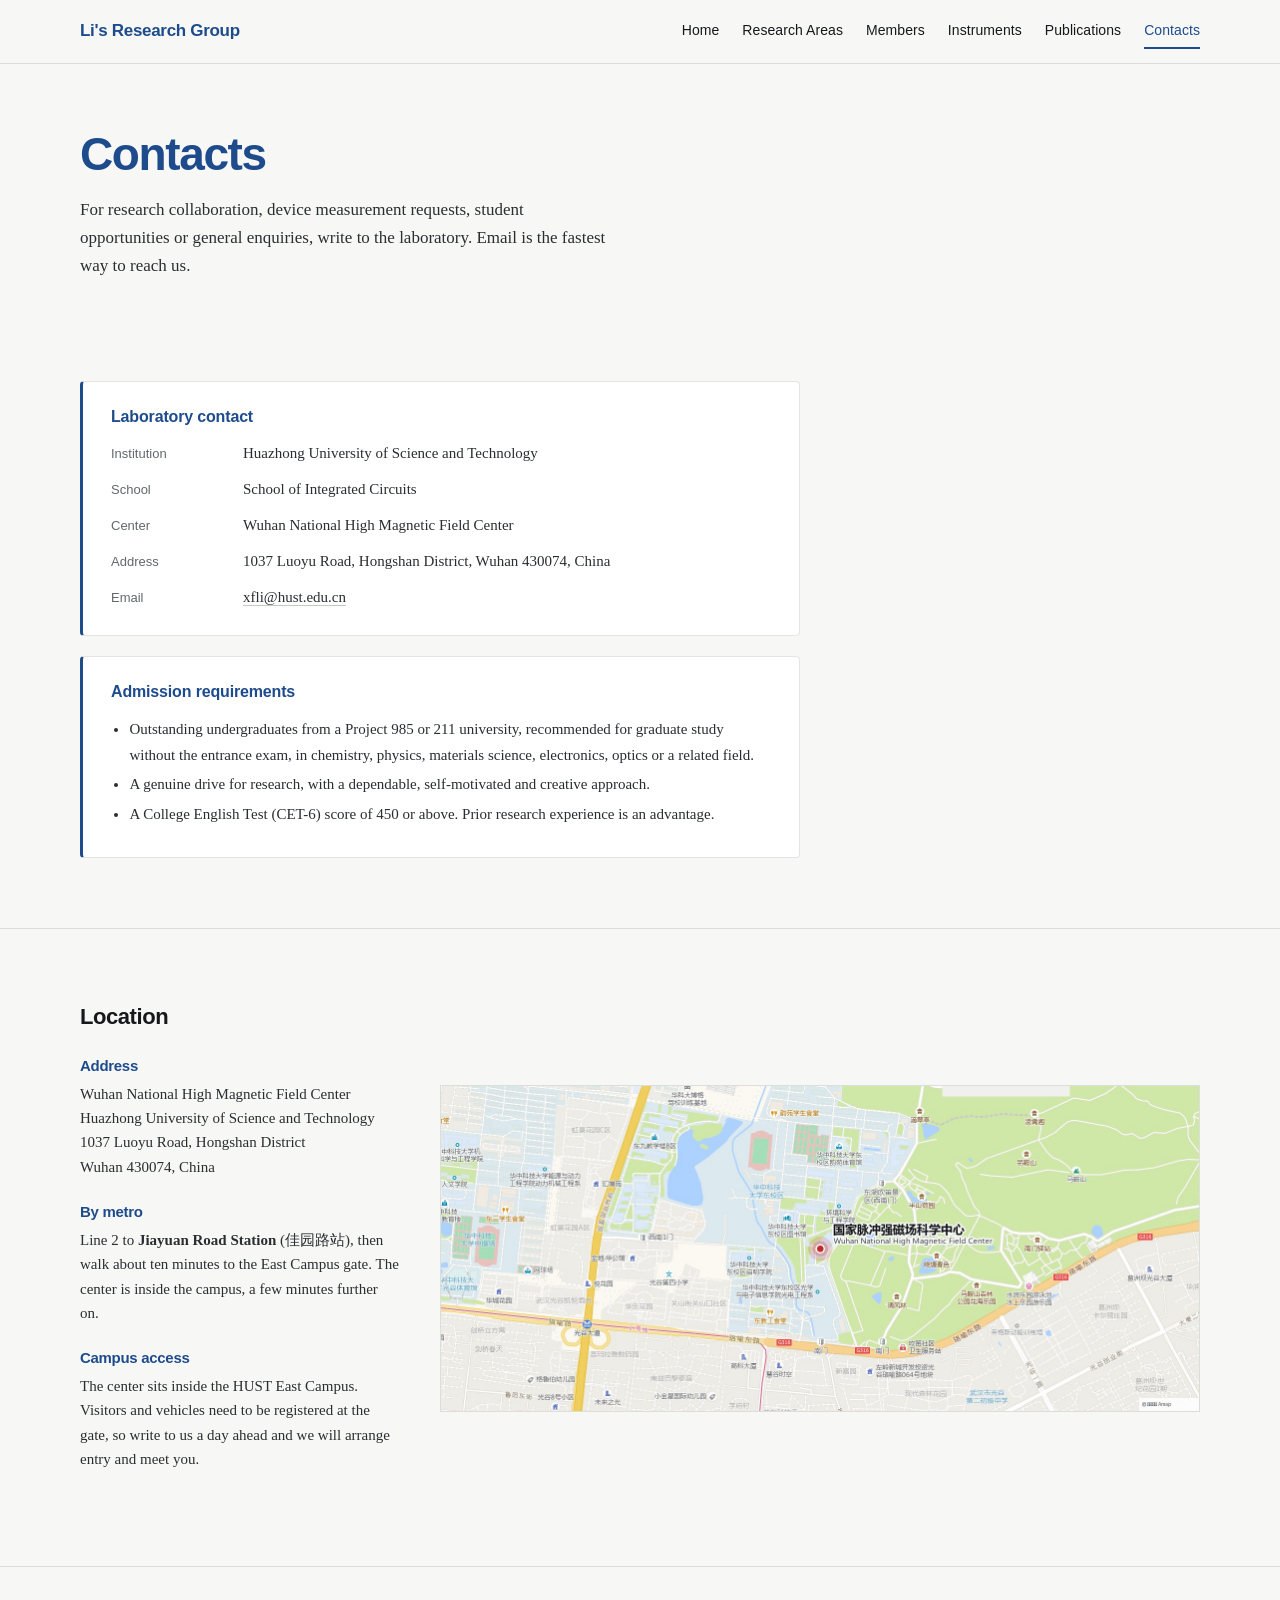
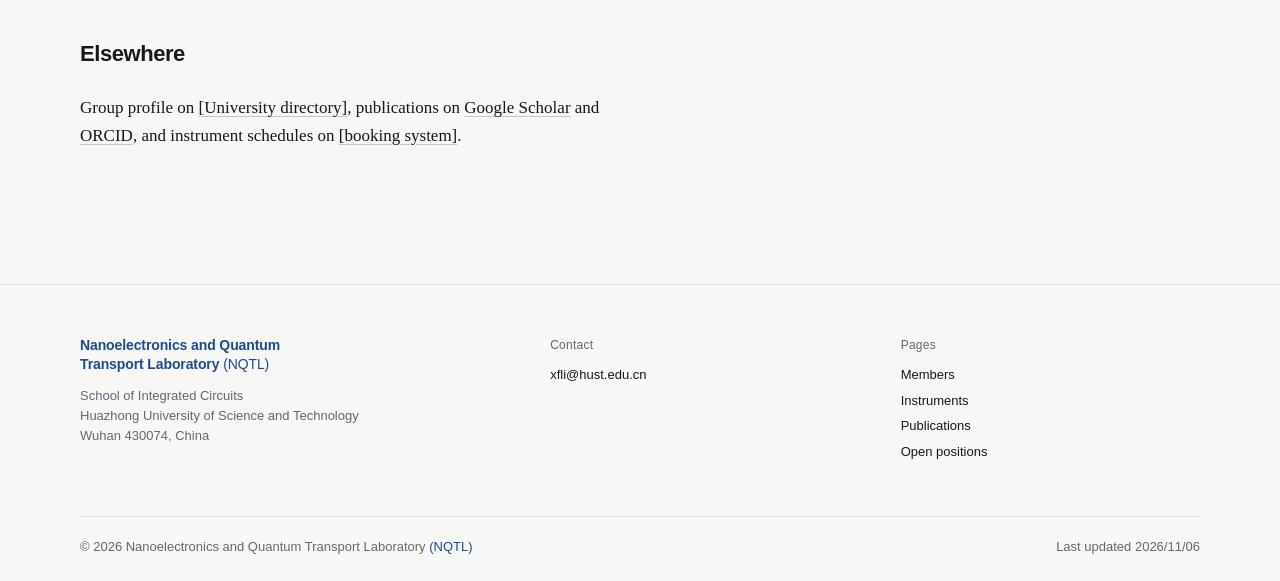
==== contacts.html @ ad57f9dc "Make every visible (NQTL) abbreviation blue site-wide and add it to three copyright lines" ====
<!DOCTYPE html>
<html lang="en">
<head>
<meta charset="utf-8">
<meta name="viewport" content="width=device-width, initial-scale=1">
<title>Contacts — Nanoelectronics and Quantum Transport Laboratory (NQTL)</title>
<meta name="description" content="Contact details and location of Nanoelectronics and Quantum Transport Laboratory, School of Integrated Circuits, Huazhong University of Science and Technology.">
  <link rel="preload" href="assets/fonts/archivo-var.woff2" as="font" type="font/woff2" crossorigin>
  <link rel="preload" href="assets/fonts/source-serif-4-var.woff2" as="font" type="font/woff2" crossorigin>
  <link rel="stylesheet" href="assets/style.css">
</head>
<body class="page-contacts">
<a class="skip" href="#main">Skip to content</a>

<header class="site-header">
  <div class="wrap">
    <a class="brand" href="index.html">
      <span class="brand-name">Li's Research Group</span>
    </a>
    <button class="nav-toggle" aria-expanded="false" aria-controls="site-nav">Menu</button>
    <nav class="site-nav" id="site-nav" aria-label="Main">
      <ul>
        <li><a href="index.html">Home</a></li>
        <li><a href="research.html">Research Areas</a></li>
        <li><a href="members.html">Members</a></li>
        <li><a href="instruments.html">Instruments</a></li>
        <li><a href="publications.html">Publications</a></li>
        <li><a href="contacts.html" aria-current="page">Contacts</a></li>
      </ul>
    </nav>
  </div>
</header>

<main id="main">
  <div class="wrap page-head">
    <h1>Contacts</h1>
    <p class="intro">For research collaboration, device measurement requests, student opportunities or general enquiries, write to the laboratory. Email is the fastest way to reach us.</p>
  </div>

  <section class="section" style="border-top:0">
    <div class="wrap">
      <div class="contact-panel">
        <h2 class="panel-title">Laboratory contact</h2>
        <dl class="contact-table">
          <dt>Institution</dt><dd>Huazhong University of Science and Technology</dd>
          <dt>School</dt><dd>School of Integrated Circuits</dd>
          <dt>Center</dt><dd>Wuhan National High Magnetic Field Center</dd>
          <dt>Address</dt><dd>1037 Luoyu Road, Hongshan District, Wuhan 430074, China</dd>
          <dt>Email</dt><dd><a href="mailto:xfli@hust.edu.cn">xfli@hust.edu.cn</a></dd>
        </dl>
      </div>

      <div class="contact-panel">
        <h2 class="panel-title">Admission requirements</h2>
        <ul class="checklist">
          <li>Outstanding undergraduates from a Project 985 or 211 university, recommended for graduate study without the entrance exam, in chemistry, physics, materials science, electronics, optics or a related field.</li>
          <li>A genuine drive for research, with a dependable, self-motivated and creative approach.</li>
          <li>A College English Test (CET-6) score of 450 or above. Prior research experience is an advantage.</li>
        </ul>
      </div>
    </div>

  </section>

  <section class="section">
    <div class="wrap">
      <h2 class="section-label">Location</h2>
      <div class="location-grid">
        <div class="location-text">
          <h3>Address</h3>
          <p>Wuhan National High Magnetic Field Center<br>Huazhong University of Science and Technology<br>1037 Luoyu Road, Hongshan District<br>Wuhan 430074, China</p>

          <h3>By metro</h3>
          <p>Line 2 to <strong>Jiayuan Road Station</strong> (&#20339;&#22253;&#36335;&#31449;), then walk about ten minutes to the East Campus gate. The center is inside the campus, a few minutes further on.</p>

          <h3>Campus access</h3>
          <p>The center sits inside the HUST East Campus. Visitors and vehicles need to be registered at the gate, so write to us a day ahead and we will arrange entry and meet you.</p>
        </div>
        <a class="map-block" href="https://uri.amap.com/marker?position=114.433842,30.509299&amp;name=%E5%9B%BD%E5%AE%B6%E8%84%89%E5%86%B2%E5%BC%BA%E7%A3%81%E5%9C%BA%E7%A7%91%E5%AD%A6%E4%B8%AD%E5%BF%83" target="_blank" rel="noopener">
          <img src="assets/map-whmfc.jpg" alt="Map showing the Wuhan National High Magnetic Field Center on the HUST East Campus" width="1520" height="652" loading="lazy" decoding="async">
        </a>
      </div>
    </div>
  </section>

  <section class="section">
    <div class="wrap">
      <h2 class="section-label">Elsewhere</h2>
      <div class="prose">
        <p>Group profile on <a href="#">[University directory]</a>, publications on <a href="#">Google Scholar</a> and <a href="#">ORCID</a>, and instrument schedules on <a href="#">[booking system]</a>.</p>
      </div>
    </div>
  </section>
</main>

<footer class="site-footer">
  <div class="wrap footer-grid">
    <div>
      <p class="footer-name">Nanoelectronics and Quantum Transport Laboratory <span class="abbr">(NQTL)</span></p>
      <p class="small">School of Integrated Circuits<br>Huazhong University of Science and Technology<br>Wuhan 430074, China</p>
    </div>
    <div>
      <p class="footer-h">Contact</p>
      <p class="small"><a href="mailto:xfli@hust.edu.cn">xfli@hust.edu.cn</a></p>
    </div>
    <div>
      <p class="footer-h">Pages</p>
      <ul class="footer-links small">
        <li><a href="members.html">Members</a></li>
        <li><a href="instruments.html">Instruments</a></li>
        <li><a href="publications.html">Publications</a></li>
        <li><a href="members.html#openings">Open positions</a></li>
      </ul>
    </div>
  </div>
  <div class="wrap footer-base small">
    <span>© 2026 Nanoelectronics and Quantum Transport Laboratory <span class="abbr">(NQTL)</span></span>
    <span>Last updated 2026/11/06</span>
  </div>
</footer>

<script src="assets/site.js"></script>
</body>
</html>
---- assets/style.css ----
/* ---------- fonts: self-hosted, latin subset, variable 400-600 ---------- */

@font-face {
  font-family: 'Archivo';
  font-style: normal;
  font-weight: 400 600;
  font-display: swap;
  src: url(fonts/archivo-var.woff2) format('woff2');
  unicode-range: U+0000-00FF, U+0131, U+0152-0153, U+02BB-02BC, U+02C6, U+02DA, U+02DC, U+0304, U+0308, U+0329, U+2000-206F, U+20AC, U+2122, U+2191, U+2193, U+2212, U+2215, U+FEFF, U+FFFD;
}

@font-face {
  font-family: 'Source Serif 4';
  font-style: normal;
  font-weight: 400 600;
  font-display: swap;
  src: url(fonts/source-serif-4-var.woff2) format('woff2');
  unicode-range: U+0000-00FF, U+0131, U+0152-0153, U+02BB-02BC, U+02C6, U+02DA, U+02DC, U+0304, U+0308, U+0329, U+2000-206F, U+20AC, U+2122, U+2191, U+2193, U+2212, U+2215, U+FEFF, U+FFFD;
}

/* ============================================================
   Li's Research Group — template stylesheet
   Palette: paper / ink / mute / rule / oxide violet (single accent)
   Type:    Archivo (structure, UI) + Source Serif 4 (reading)
   ============================================================ */

:root {
  --paper: #F7F8F6;
  --ink: #16181B;
  --mute: #62686B;
  --rule: #DCDFD9;
  --rule-strong: #C4C8C1;
  --accent: #1E4B8C;
  --accent-soft: #E7EEF9;
  --photo: #E6E8E2;

  --wrap: 1120px;
  --gutter: 2rem;
  --label-col: 170px;
  --label-gap: clamp(1.5rem, 4vw, 3.5rem);
  --section-pad: clamp(2.75rem, 5.5vw, 4.5rem);
}

/* ---------- reset ---------- */

*,
*::before,
*::after { box-sizing: border-box; }

html {
  -webkit-text-size-adjust: 100%;
  scroll-padding-top: 5.5rem;
}

body {
  margin: 0;
  background: var(--paper);
  color: var(--ink);
  /* Times New Roman before Georgia on purpose: Georgia defaults to old-style
     figures, so if the webfont ever fails the numbers would sink below the
     baseline while the letters stay put */
  font-family: "Source Serif 4", "Times New Roman", Georgia, serif;
  font-size: 1.0625rem;
  line-height: 1.62;
  font-optical-sizing: auto;
  /* Source Serif defaults to tabular figures, which leaves a wide gap around
     every 1 — proportional lining figures sit correctly in running text.
     lining-nums is explicit so no fallback font can drop the digits below
     the baseline. */
  font-variant-numeric: lining-nums proportional-nums;
  -webkit-font-smoothing: antialiased;
}

h1, h2, h3, h4 {
  font-family: Archivo, "Helvetica Neue", Arial, sans-serif;
  font-weight: 600;
  color: var(--accent);
  letter-spacing: -0.02em;
  line-height: 1.14;
  margin: 0;
}

p { margin: 0 0 1em; }
p:last-child { margin-bottom: 0; }

img, svg { max-width: 100%; }
img { display: block; }

/* chemical subscripts: smaller and lowered, but the line box must not grow */
sub, sup { font-size: 0.7em; line-height: 0; position: relative; vertical-align: baseline; }
sub { bottom: -0.22em; }
sup { top: -0.42em; }

a { color: inherit; text-decoration-color: var(--rule-strong); text-underline-offset: 0.18em; }
a:hover { text-decoration-color: var(--accent); color: var(--accent); }

ul, ol { margin: 0 0 1em; padding-left: 1.15em; }

:focus-visible {
  outline: 2px solid var(--accent);
  outline-offset: 3px;
  border-radius: 1px;
}

.skip {
  position: absolute;
  left: -9999px;
  top: 0;
  background: var(--paper);
  padding: 0.75rem 1rem;
  font-family: Archivo, sans-serif;
  font-size: 0.875rem;
  z-index: 50;
}
.skip:focus { left: 1rem; top: 1rem; }

/* ---------- layout ---------- */

.wrap {
  width: min(var(--wrap), 100% - var(--gutter) * 2);
  margin-inline: auto;
}

@media (max-width: 640px) {
  :root { --gutter: 1.25rem; }
}

.prose { max-width: 64ch; }
.prose p { max-width: 64ch; }

.small {
  font-family: Archivo, "Helvetica Neue", Arial, sans-serif;
  font-size: 0.8125rem;
  line-height: 1.55;
  color: var(--mute);
}

.lead {
  font-size: clamp(1.0625rem, 1.5vw, 1.1875rem);
  line-height: 1.55;
  max-width: 42ch;
  color: #2A2E31;
}

/* ---------- header ---------- */

.site-header {
  position: sticky;
  top: 0;
  z-index: 30;
  background: var(--paper);
  border-bottom: 1px solid var(--rule);
}

.site-header .wrap {
  display: flex;
  align-items: center;
  justify-content: space-between;
  gap: 2rem;
  padding-block: 0.85rem;
}

.brand {
  display: flex;
  align-items: center;
  gap: 0.9rem;
  text-decoration: none;
  color: var(--ink);
}
.brand-mark {
  display: block;
  width: auto;
  height: 34px;
}
.brand-divider {
  flex: none;
  width: 1px;
  height: 26px;
  background: var(--rule);
}
.brand:hover { color: var(--ink); }
.brand-name {
  display: block;
  color: var(--accent);
  font-family: Archivo, sans-serif;
  font-weight: 600;
  font-size: 1.0625rem;
  letter-spacing: -0.018em;
  line-height: 1.3;
}
.site-nav ul {
  display: flex;
  align-items: center;
  gap: clamp(0.9rem, 1.8vw, 1.75rem);
  list-style: none;
  margin: 0;
  padding: 0;
}

.site-nav a {
  display: inline-block;
  font-family: Archivo, sans-serif;
  font-size: 0.875rem;
  font-weight: 500;
  letter-spacing: 0.005em;
  color: var(--ink);
  text-decoration: none;
  padding-block: 0.35rem;
  border-bottom: 2px solid transparent;
}
.site-nav a:hover { color: var(--accent); border-bottom-color: var(--rule-strong); }
.site-nav a[aria-current="page"] { color: var(--accent); border-bottom-color: var(--accent); }

.nav-toggle {
  display: none;
  font-family: Archivo, sans-serif;
  font-size: 0.8125rem;
  font-weight: 500;
  color: var(--ink);
  background: none;
  border: 1px solid var(--rule-strong);
  padding: 0.45rem 0.8rem;
  cursor: pointer;
}
.nav-toggle:hover { border-color: var(--ink); }

@media (max-width: 860px) {
  .site-header .wrap { flex-wrap: wrap; gap: 0.75rem; }
  .nav-toggle { display: block; }
  .site-nav {
    flex-basis: 100%;
    display: none;
  }
  .site-nav.is-open { display: block; }
  .site-nav ul {
    flex-direction: column;
    align-items: flex-start;
    gap: 0;
    padding-bottom: 0.75rem;
  }
  .site-nav li { width: 100%; border-top: 1px solid var(--rule); }
  .site-nav a {
    display: block;
    padding-block: 0.7rem;
    border-bottom: 0;
  }
  .site-nav a[aria-current="page"] { color: var(--accent); }
}

/* ---------- hero (home) ---------- */

.hero {
  position: relative;
  isolation: isolate;
  overflow: hidden;
  text-align: center;
  color: #fff;
  background-color: #2C5DA8;
  padding-block: clamp(3.75rem, 10vw, 7rem);
}

.hero-inner { position: relative; }

.hero-wafer {
  position: absolute;
  left: 50%;
  top: 50%;
  transform: translate(-50%, -50%);
  width: min(880px, 126vw);
  height: auto;
  opacity: 0.02;
  z-index: -1;
  pointer-events: none;
}

.hero-welcome {
  font-family: Archivo, sans-serif;
  font-size: clamp(1.0625rem, 1.9vw, 1.375rem);
  font-weight: 500;
  letter-spacing: 0.01em;
  color: rgba(255, 255, 255, 0.72);
  margin: 0 0 0.85rem;
}

.hero h1 {
  max-width: 40ch;
  margin: 0 auto;
  font-size: clamp(1.8rem, 4.2vw, 3.1rem);
  line-height: 1.06;
  letter-spacing: -0.03em;
  color: #fff;
  text-wrap: balance;
}

.h1-abbr { white-space: nowrap; }

.hero-affil {
  margin: 1.6rem 0 0;
  font-family: Archivo, sans-serif;
  font-size: clamp(0.875rem, 1.3vw, 0.9375rem);
  line-height: 1.7;
  color: rgba(255, 255, 255, 0.62);
}

.hero-lead {
  max-width: 54ch;
  margin: 2.05rem auto 0;
  font-size: clamp(1.0625rem, 1.5vw, 1.1875rem);
  line-height: 1.6;
  color: rgba(255, 255, 255, 0.82);
  text-wrap: pretty;
}

.hero-open {
  margin: 2.05rem 0 0;
  font-family: Archivo, sans-serif;
  font-size: 0.9375rem;
  font-weight: 600;
  letter-spacing: 0.004em;
  color: #fff;
}

.hero-open a {
  white-space: nowrap;
  color: #fff;
  text-decoration: underline;
  text-decoration-thickness: 1px;
  text-decoration-color: rgba(255, 255, 255, 0.5);
}
.hero-open a:hover { color: #fff; text-decoration-color: #fff; }

.hero-cta { margin: 2.4rem 0 0; }

.btn {
  display: inline-flex;
  align-items: center;
  gap: 0.55rem;
  background: #fff;
  color: var(--accent);
  font-family: Archivo, sans-serif;
  font-size: 0.9375rem;
  font-weight: 600;
  letter-spacing: -0.005em;
  text-decoration: none;
  padding: 0.85rem 1.55rem;
  border-radius: 4px;
}

.btn:hover {
  color: #17335F;
  background: #EAF1FB;
  text-decoration: none;
}

.btn .arrow {
  display: inline-block;
  transition: transform 0.2s ease;
}
.btn:hover .arrow { transform: translateX(3px); }

/* wafer watermark animation */

.hero-wafer .scan { opacity: 0; }

@media (prefers-reduced-motion: no-preference) {
  .hero-welcome,
  .hero h1,
  .hero-affil,
  .hero-lead,
  .hero-open,
  .hero-cta {
    animation: hero-in 0.75s cubic-bezier(0.2, 0.65, 0.3, 1) both;
  }
  .hero h1      { animation-delay: 0.06s; }
  .hero-affil   { animation-delay: 0.13s; }
  .hero-lead    { animation-delay: 0.19s; }
  .hero-open    { animation-delay: 0.25s; }
  .hero-cta     { animation-delay: 0.31s; }

  .hero-wafer .scan { animation: scan 1.9s cubic-bezier(0.32, 0.6, 0.35, 1) 0.7s both; }
}

@keyframes hero-in {
  from { opacity: 0; transform: translateY(8px); }
  to   { opacity: 1; transform: none; }
}

@keyframes scan {
  0%   { opacity: 0; transform: translateX(0); }
  18%  { opacity: 1; }
  82%  { opacity: 0.8; }
  100% { opacity: 0; transform: translateX(520px); }
}

@media (max-width: 640px) {
  .hero { padding-block: clamp(3rem, 12vw, 4.5rem) clamp(3.5rem, 13vw, 5rem); }
  .hero h1 {
    max-width: none;
    font-size: clamp(1.55rem, 6.6vw, 2rem);
    letter-spacing: -0.022em;
    text-wrap: normal;
  }
  .hero-wafer { width: 118vw; }
  .btn { padding: 0.8rem 1.35rem; }
}

/* ---------- sections: label column + content ---------- */

.section {
  border-top: 1px solid var(--rule);
  padding-block: var(--section-pad);
}

.section-grid {
  display: grid;
  grid-template-columns: var(--label-col) minmax(0, 1fr);
  gap: var(--label-gap);
}

/* members page: the group heading sits above its grid instead of in a
   left-hand label column */
.page-members .section-grid {
  grid-template-columns: minmax(0, 1fr);
  gap: 1.35rem;
}
.page-instruments .section-grid {
  grid-template-columns: minmax(0, 1fr);
  gap: 2rem;
  padding-top: 0.6rem;
}
.page-members .section-label {
  font-size: 0.9375rem;
  font-weight: 600;
  color: var(--ink);
  letter-spacing: -0.01em;
  padding-top: 0;
}
/* instruments page: group headings are larger and centred, so they read as
   section dividers rather than as one more line of text */
.page-instruments .section-label {
  display: flex;
  align-items: center;
  gap: 1.75rem;
  font-size: 1.75rem;
  font-weight: 600;
  color: var(--ink);
  letter-spacing: -0.025em;
  line-height: 1.15;
  text-align: center;
  padding-top: 0;
}
/* thin rules either side anchor the centred heading, so it reads as a
   section divider instead of a stray line floating mid-page */
.page-instruments .section-label::before,
.page-instruments .section-label::after {
  content: "";
  flex: 1 1 auto;
  height: 1px;
  background: #D7DAD4;
}

.section-grid > * { min-width: 0; }

.section-label {
  font-family: Archivo, sans-serif;
  font-size: 0.8125rem;
  font-weight: 500;
  line-height: 1.5;
  letter-spacing: 0.01em;
  color: var(--mute);
  margin: 0;
  padding-top: 0.35rem;
}

.section-label--year {
  color: var(--accent);
  font-size: 1.0625rem;
  font-weight: 600;
  letter-spacing: -0.01em;
  padding-top: 0;
}

/* group headings on the instruments page sit at the same weight and
   scale as the instrument names they introduce */
.section-label--strong {
  color: var(--accent);
  font-size: 1.0625rem;
  font-weight: 600;
  line-height: 1.14;
  letter-spacing: -0.02em;
  padding-top: 0;
}

@media (max-width: 800px) {
  .section-grid { grid-template-columns: 1fr; gap: 1.25rem; }
  .section-label {
    font-size: 1.0625rem;
    color: var(--accent);
    font-weight: 600;
    letter-spacing: -0.01em;
    padding-top: 0;
  }
}

/* research list on home */

.research-list {
  display: grid;
  grid-template-columns: repeat(2, minmax(0, 1fr));
  gap: 1.75rem 2.5rem;
  list-style: none;
  margin: 0;
  padding: 0;
}

.research-list h3 {
  font-size: 1rem;
  font-weight: 600;
  letter-spacing: -0.01em;
  margin-bottom: 0.35rem;
}

.research-list p {
  font-size: 0.9688rem;
  line-height: 1.55;
  color: var(--mute);
  margin: 0;
}

@media (max-width: 640px) {
  .research-list { grid-template-columns: 1fr; gap: 1.5rem; }
}

/* ---------- facts list ---------- */

.facts {
  display: grid;
  grid-template-columns: minmax(7rem, max-content) minmax(0, 1fr);
  gap: 0.55rem 1.75rem;
  margin: 1.75rem 0 0;
  font-family: Archivo, sans-serif;
  font-size: 0.875rem;
  line-height: 1.5;
}
.facts dt { color: var(--mute); }
.facts dd { margin: 0; }

/* ---------- publications ---------- */

.entries { margin: 0; padding: 0; list-style: none; max-width: 74ch; }

.entry {
  display: grid;
  grid-template-columns: minmax(0, 1fr) auto;
  gap: 0.15rem 1.5rem;
  padding-block: 0.7rem;
  border-top: 1px solid var(--rule);
}
.entry:first-child { border-top: 0; padding-top: 0; }

.entry-authors {
  grid-column: 1;
  font-family: Archivo, sans-serif;
  font-size: 0.8125rem;
  line-height: 1.5;
  color: var(--mute);
  margin: 0;
}

.entry-title {
  grid-column: 1;
  font-family: "Source Serif 4", Georgia, serif;
  font-size: 1.0625rem;
  font-weight: 400;
  line-height: 1.45;
  letter-spacing: 0;
  margin: 0.15rem 0;
}

.entry-venue {
  grid-column: 1;
  font-size: 0.9375rem;
  line-height: 1.5;
  color: #3A4043;
  margin: 0;
}
.entry-venue em { font-style: italic; }

.entry-links {
  grid-column: 2;
  grid-row: 1 / span 3;
  align-self: end;
  font-family: Archivo, sans-serif;
  font-size: 0.8125rem;
  margin: 0;
  white-space: nowrap;
}
.entry-links a { text-decoration: none; color: var(--accent); border-bottom: 1px solid currentColor; padding-bottom: 1px; }
.entry-links a:hover { opacity: 0.7; }

.legend {
  font-family: Archivo, sans-serif;
  font-size: 0.8125rem;
  color: var(--mute);
  margin-bottom: 2rem;
}

/* ---------- CV-style record list ---------- */

.cv-list { list-style: none; margin: 0; padding: 0; max-width: 74ch; }

.cv-list li {
  padding-block: 0.7rem;
  border-top: 1px solid var(--rule);
  line-height: 1.55;
}
.cv-list li:first-child { border-top: 0; padding-top: 0; }

.cv-list .when {
  font-family: Archivo, sans-serif;
  font-size: 0.8125rem;
  color: var(--mute);
  font-variant-numeric: tabular-nums;
  margin-right: 0.7rem;
  white-space: nowrap;
}

/* ---------- join band ---------- */

.join {
  background: var(--accent-soft);
  padding: clamp(1.75rem, 3.5vw, 2.5rem);
}

.join h2 {
  font-size: 1.25rem;
  margin-bottom: 0.65rem;
}

.join p { max-width: 56ch; }

/* ---------- content edge ---------- */

@media (min-width: 801px) {
  .indent { padding-left: calc(var(--label-col) + var(--label-gap)); }
  .page-head .intro { margin-left: calc(var(--label-col) + var(--label-gap)); }
}

/* ---------- page head (subpages) ---------- */

.page-head {
  padding-block: clamp(2.75rem, 5vw, 4rem) clamp(1.5rem, 2.5vw, 2rem);
}

.page-head h1 {
  font-size: clamp(2rem, 4vw, 2.875rem);
  letter-spacing: -0.03em;
}

.page-head .intro {
  margin-top: 1rem;
  max-width: 62ch;
  color: #2A2E31;
}

/* ---------- profile (PI page) ---------- */

.profile {
  display: grid;
  /* the PI portrait is the one image that deserves more than the 170px
     label column the rest of the page uses */
  grid-template-columns: minmax(var(--label-col), 260px) minmax(0, 1fr);
  gap: var(--label-gap);
  align-items: start;
  padding-bottom: var(--section-pad);
}

.profile > * { min-width: 0; }

/* the PI portrait fills the narrow label column; cover keeps the 3:4 frame
   even if a square headshot is dropped in later */
.ph-wrap img {
  display: block;
  width: 100%;
  height: auto;
  aspect-ratio: 3 / 4;
  object-fit: cover;
  background: var(--photo);
}

.profile h1 { font-size: clamp(1.875rem, 3.4vw, 2.5rem); }

.pi-name { font-size: clamp(1.5rem, 2.5vw, 1.9375rem); letter-spacing: -0.025em; }

.pi-bio {
  margin-top: 1.2rem;
  max-width: 58ch;
  font-size: 1rem;
  line-height: 1.6;
  color: #2A2E31;
}

.profile-role {
  font-family: Archivo, sans-serif;
  font-size: 0.9375rem;
  line-height: 1.55;
  color: var(--mute);
  margin-top: 0.85rem;
}

.contact-list {
  display: grid;
  grid-template-columns: max-content minmax(0, 1fr);
  gap: 0.4rem 1.25rem;
  margin: 1.5rem 0 0;
  font-family: Archivo, sans-serif;
  font-size: 0.875rem;
  line-height: 1.5;
}
.contact-list dt { color: var(--mute); }
.contact-list dd { margin: 0; word-break: break-word; }

@media (max-width: 780px) {
  .profile { grid-template-columns: 1fr; }
  .profile .ph-wrap { max-width: 220px; }
}

/* ---------- people ---------- */

.people-group + .people-group { margin-top: 2.75rem; }

.group-title {
  font-size: 1.0625rem;
  font-weight: 600;
  letter-spacing: -0.01em;
  margin-bottom: 1.5rem;
}

.people-grid {
  display: grid;
  grid-template-columns: repeat(2, minmax(0, 1fr));
  gap: 2rem 1.5rem;
  list-style: none;
  margin: 0;
  padding: 0;
}

.person { min-width: 0; }

/* portraits: width-auto keeps the file's own ratio, no crop */
.person img {
  display: block;
  width: 100%;
  height: auto;
  background: var(--photo);
}

/* landscape portrait spans two tracks so it sits at roughly the same
   height as the 3:4 cards in the same row */
.person--wide { grid-column: span 2; }

.person--wide h3 { margin-top: 0.85rem; }

/* portrait files that are not already 3:4 get cropped to match the placeholders */
.person--portrait img {
  aspect-ratio: 3 / 4;
  height: auto;
  object-fit: cover;
  object-position: center 30%;
}

/* full-width entry for members who come with a written introduction:
   photo on the left, the whole paragraph on the right */
.person--feature {
  grid-column: auto;
  display: grid;
  grid-template-columns: clamp(140px, 34%, 190px) minmax(0, 1fr);
  gap: clamp(1rem, 2vw, 1.5rem);
  align-items: start;
}

.person--feature img { height: auto; }

/* ID-style portrait photos stand 400px tall against a 130px text block, so the
   text centres on the photo instead of hugging its top edge and leaving a
   hollow corner underneath */
.person--feature.person--upright { align-items: center; }

.person--feature h3 {
  margin-top: 0.15rem;
  font-size: 1.0625rem;
}

.person--feature .person-bio {
  font-family: "Source Serif 4", Georgia, serif;
  font-size: 0.9375rem;
  line-height: 1.62;
  color: #2A2E31;
  max-width: 62ch;
  margin-top: 0.6rem;
}

.person--feature .person-meta {
  font-family: Archivo, sans-serif;
  font-size: 0.8125rem;
  margin-top: 0.85rem;
}

@media (max-width: 640px) {
  .person--feature {
    grid-template-columns: minmax(0, 1fr);
    gap: 1rem;
  }

  .person--feature img { max-width: 260px; }
}

/* consecutive full-width entries need a boundary, the grid gap alone is not enough */
/* two-up grid separates entries with the grid gap, so no rule needed */
.person--feature + .person--feature {
  border-top: 0;
  padding-top: 0;
}

@media (max-width: 560px) {
  .people-grid {
    grid-template-columns: 1fr;
    gap: 2rem;
  }
}

.person h3 {
  font-size: 0.9688rem;
  font-weight: 600;
  letter-spacing: -0.005em;
  margin: 0.7rem 0 0.3rem;
}

.person p {
  font-family: Archivo, sans-serif;
  font-size: 0.8125rem;
  line-height: 1.5;
  color: var(--mute);
  margin: 0;
}

/* ---------- media placeholders ---------- */

.ph {
  display: grid;
  place-items: center;
  background: var(--photo);
  color: #8B918C;
  font-family: Archivo, sans-serif;
  font-size: 0.75rem;
  line-height: 1.4;
  text-align: center;
  padding: 0.5rem;
}

.ph--photo { aspect-ratio: 3 / 4; }
.ph--wide { aspect-ratio: 16 / 9; }
.ph--flat { aspect-ratio: 4 / 3; }
.ph--map { aspect-ratio: 21 / 9; }

/* ---------- instruments ---------- */

.instrument-list {
  list-style: none;
  margin: 0;
  padding: 0;
  display: flex;
  flex-direction: column;
  align-items: center;
  gap: 1.25rem;
}

.instrument {
  display: grid;
  grid-template-columns: 300px minmax(0, 1fr);
  gap: 2rem;
  padding: 1.75rem;
  width: 100%;
  max-width: 880px;
  background: #FFFFFF;
  border: 1px solid #E3E6E0;
  border-radius: 4px;
  transition: box-shadow .25s ease, border-color .25s ease;
}
.instrument:hover {
  box-shadow: 0 3px 16px rgba(22, 24, 27, .07);
  border-color: #D2D6CF;
}
.instrument:hover .instrument-thumb { filter: brightness(1.04) saturate(1.03); }
.instrument h3 { transition: color .25s ease; }
.instrument:hover h3 { color: #163A6B; }
.instrument:first-child { border-top: 1px solid #E3E6E0; padding-top: 1.75rem; }

.instrument-thumb {
  width: 100%;
  height: 225px;
  object-fit: cover;
  object-position: center;
  border-radius: 3px;
  transition: filter .3s ease;
}

/* real photographs keep their own ratio; the 4:3 box is only for placeholders */
img/* height stays out of this rule so the 4:3 aspect-ratio wins; align-self
   stops the grid row from stretching the photo past that ratio */
.instrument-thumb {
  display: block;
  background: var(--photo);
}
.instrument-body { min-width: 0; align-self: center; }

.instrument h3 {
  font-size: 1.0625rem;
  margin-bottom: 0.55rem;
}

.instrument-body > p {
  font-size: 0.9688rem;
  line-height: 1.55;
  max-width: 62ch;
  color: #2A2E31;
  text-align: left;
  hyphens: manual;
}

.instrument-links {
  font-family: Archivo, sans-serif;
  font-size: 0.8125rem;
  color: var(--mute);
  margin-top: 0.7rem;
}
.instrument-links a {
  color: var(--accent);
  text-decoration: none;
  border-bottom: 1px solid currentColor;
}
.instrument-links a:hover { opacity: 0.7; }

@media (max-width: 560px) {
  .instrument { grid-template-columns: 1fr; gap: 0.9rem; }
  .instrument-thumb { height: auto; max-width: 220px; }

  /* justified text needs a wide measure; in one narrow column the gaps
     between words get ugly, so go back to a ragged right edge here */
  .instrument-body > p { text-align: left; hyphens: manual; }
}

/* ---------- contacts ---------- */

/* contacts page rebuilt after the TherMAX-IC reference: label/value table,
   a narrow side column, and a panel for measurement requests */
.contact-layout {
  display: grid;
  grid-template-columns: minmax(0, 1.55fr) minmax(0, 1fr);
  gap: 1.25rem;
  align-items: start;
}
.contact-side { display: grid; gap: 1.25rem; }
.contact-panel {
  max-width: 720px;
  background: #FFFFFF;
  border: 1px solid #E3E6E0;
  border-left: 3px solid var(--accent);
  border-radius: 4px;
  padding: 1.6rem 1.75rem;
}
.contact-panel + .contact-panel { margin-top: 1.25rem; }
.contact-panel--wide { margin-top: 1.25rem; }
.panel-title {
  font-size: 1rem;
  font-weight: 600;
  color: var(--accent);
  letter-spacing: -0.01em;
  margin: 0 0 1rem;
}
.contact-table {
  display: grid;
  grid-template-columns: 112px minmax(0, 1fr);
  gap: 0.8rem 1.25rem;
  margin: 0;
  font-size: 0.9375rem;
  line-height: 1.55;
}
.contact-table dt {
  font-family: Archivo, sans-serif;
  font-size: 0.8125rem;
  color: var(--mute);
  padding-top: 0.12rem;
}
.contact-table dd { margin: 0; color: #2A2E31; }
.contact-panel p {
  font-size: 0.9375rem;
  line-height: 1.62;
  color: #2A2E31;
  margin: 0;
}
.contact-panel p + p { margin-top: 0.65rem; }
.contact-panel .small { font-size: 0.8125rem; color: var(--mute); }
.checklist {
  margin: 0.9rem 0 0;
  padding-left: 1.15rem;
  font-size: 0.9375rem;
  line-height: 1.7;
  color: #2A2E31;
}
.checklist li { margin-bottom: 0.25rem; }
.location-grid {
  display: grid;
  grid-template-columns: minmax(0, 320px) minmax(0, 1fr);
  gap: 2.5rem;
  align-items: start;
}
.location-text h3 {
  font-size: 0.9375rem;
  color: var(--accent);
  margin: 0 0 0.5rem;
}
.location-text h3 + p {
  margin: 0 0 1.5rem;
  font-size: 0.9375rem;
  line-height: 1.62;
  color: #2A2E31;
}
.page-contacts .page-head .intro { margin-left: 0; }
.page-contacts .section-label {
  font-size: 1.375rem;
  font-weight: 600;
  color: var(--ink);
  letter-spacing: -0.02em;
  padding-top: 0;
  margin-bottom: 1.5rem;
}

.contact-cols {
  display: grid;
  grid-template-columns: repeat(2, minmax(0, 1fr));
  gap: 1.25rem;
}

.contact-card {
  background: #FFFFFF;
  border: 1px solid #E3E6E0;
  border-radius: 4px;
  padding: 1.5rem;
  transition: box-shadow .25s ease, border-color .25s ease;
}
.contact-card:hover {
  box-shadow: 0 3px 16px rgba(22, 24, 27, .07);
  border-color: #D2D6CF;
}
.contact-card h3 {
  font-size: 0.9375rem;
  font-weight: 600;
  margin-bottom: 0.55rem;
}.contact-card h3 {
  font-size: 0.9375rem;
  font-weight: 600;
  color: var(--accent);
  margin-bottom: 0.7rem;
}

.contact-card p {
  font-size: 0.9688rem;
  line-height: 1.6;
  color: #2A2E31;
  margin-bottom: 0.55rem;
}

.contact-card .small { font-size: 0.8125rem; }

.map-block {
  display: block;
  margin-top: 1.75rem;
  max-width: 100%;
}
.map-block img {
  display: block;
  width: 100%;
  height: auto;
  border: 1px solid var(--rule);
}

@media (max-width: 640px) {
  .contact-cols { grid-template-columns: 1fr; gap: 1.75rem; }
  .contact-layout, .location-grid { grid-template-columns: 1fr; }
  .location-grid { gap: 1.75rem; }
  .contact-table { grid-template-columns: 1fr; gap: 0.2rem; }
  .contact-table dt { margin-top: 0.7rem; }
  .contact-table dt:first-child { margin-top: 0; }
}

/* ---------- research themes ---------- */

.theme {
  padding-block: clamp(2rem, 3.5vw, 2.75rem);
  border-top: 1px solid var(--rule);
}
.theme:first-of-type { border-top: 0; padding-top: 0; }

.theme h2 {
  font-size: clamp(1.25rem, 2vw, 1.5rem);
  margin-bottom: 0.75rem;
}

.theme .prose { margin-bottom: 1.5rem; max-width: 540px; }

.theme-figure { max-width: 540px; }

/* ---------- teaching ---------- */

.courses { list-style: none; margin: 0; padding: 0; }

.course {
  padding-block: 1.75rem;
  border-top: 1px solid var(--rule);
}
.course:first-child { border-top: 0; padding-top: 0; }

.course h2 { font-size: 1.25rem; margin-bottom: 0.4rem; }

.course-meta {
  font-family: Archivo, sans-serif;
  font-size: 0.8125rem;
  color: var(--mute);
  margin-bottom: 0.8rem;
}

.course p { max-width: 62ch; }

.course .more { margin-top: 1rem; }

/* ---------- footer ---------- */

.site-footer {
  border-top: 1px solid var(--rule);
  padding-block: clamp(2.25rem, 4vw, 3.25rem) 1.5rem;
  margin-top: clamp(2rem, 5vw, 4rem);
}

.footer-grid {
  display: grid;
  grid-template-columns: 1.4fr 1fr 1fr;
  gap: 2rem clamp(2rem, 4vw, 3.5rem);
}

.abbr {
  font-weight: 400;
  color: var(--accent);
}

.footer-name {
  color: var(--accent);
  font-family: Archivo, sans-serif;
  font-size: 0.875rem;
  font-weight: 600;
  letter-spacing: -0.008em;
  line-height: 1.4;
  max-width: 30ch;
  margin-bottom: 0.7rem;
}

.footer-h {
  font-family: Archivo, sans-serif;
  font-size: 0.75rem;
  font-weight: 500;
  letter-spacing: 0.02em;
  color: var(--mute);
  margin-bottom: 0.6rem;
}

.footer-links { list-style: none; margin: 0; padding: 0; }
.footer-links li { margin-bottom: 0.35rem; }
.site-footer a { text-decoration: none; color: var(--ink); }
.site-footer a:hover { color: var(--accent); text-decoration: underline; text-decoration-color: var(--accent); }

.footer-base {
  display: flex;
  flex-wrap: wrap;
  justify-content: space-between;
  gap: 0.75rem;
  margin-top: clamp(2rem, 4vw, 3rem);
  padding-top: 1.25rem;
  border-top: 1px solid var(--rule);
}

@media (max-width: 720px) {
  .footer-grid { grid-template-columns: 1fr 1fr; }
  .footer-grid > :first-child { grid-column: 1 / -1; }
}

/* ---------- utilities ---------- */

.action {
  font-family: Archivo, sans-serif;
  font-size: 0.875rem;
  font-weight: 500;
  color: var(--accent);
  text-decoration: none;
  border-bottom: 1px solid currentColor;
  padding-bottom: 2px;
}
.action:hover { color: var(--accent); opacity: 0.75; }

.more { margin-top: 1.75rem; }

/* ---------- print ---------- */

@media print {
  .site-header, .site-footer, .hero-wafer, .nav-toggle { display: none; }
  .hero { background: none; color: var(--ink); padding-block: 0 1.5rem; }
  .hero h1, .hero-open { color: var(--ink); }
  .hero-welcome, .hero-affil, .hero-lead { color: var(--mute); }
  .btn { border: 1px solid var(--ink); }
  body { background: #fff; font-size: 11pt; }
}
/* narrow screens: keep the university wordmark legible without crowding the menu */
@media (max-width: 640px) {
  .brand { gap: 0.6rem; }
  .brand-mark { height: 27px; }
  .brand-divider { display: none; }
  .brand-name { font-size: 0.9375rem; }
}
@media (max-width: 380px) {
  .brand-name { display: none; }
}
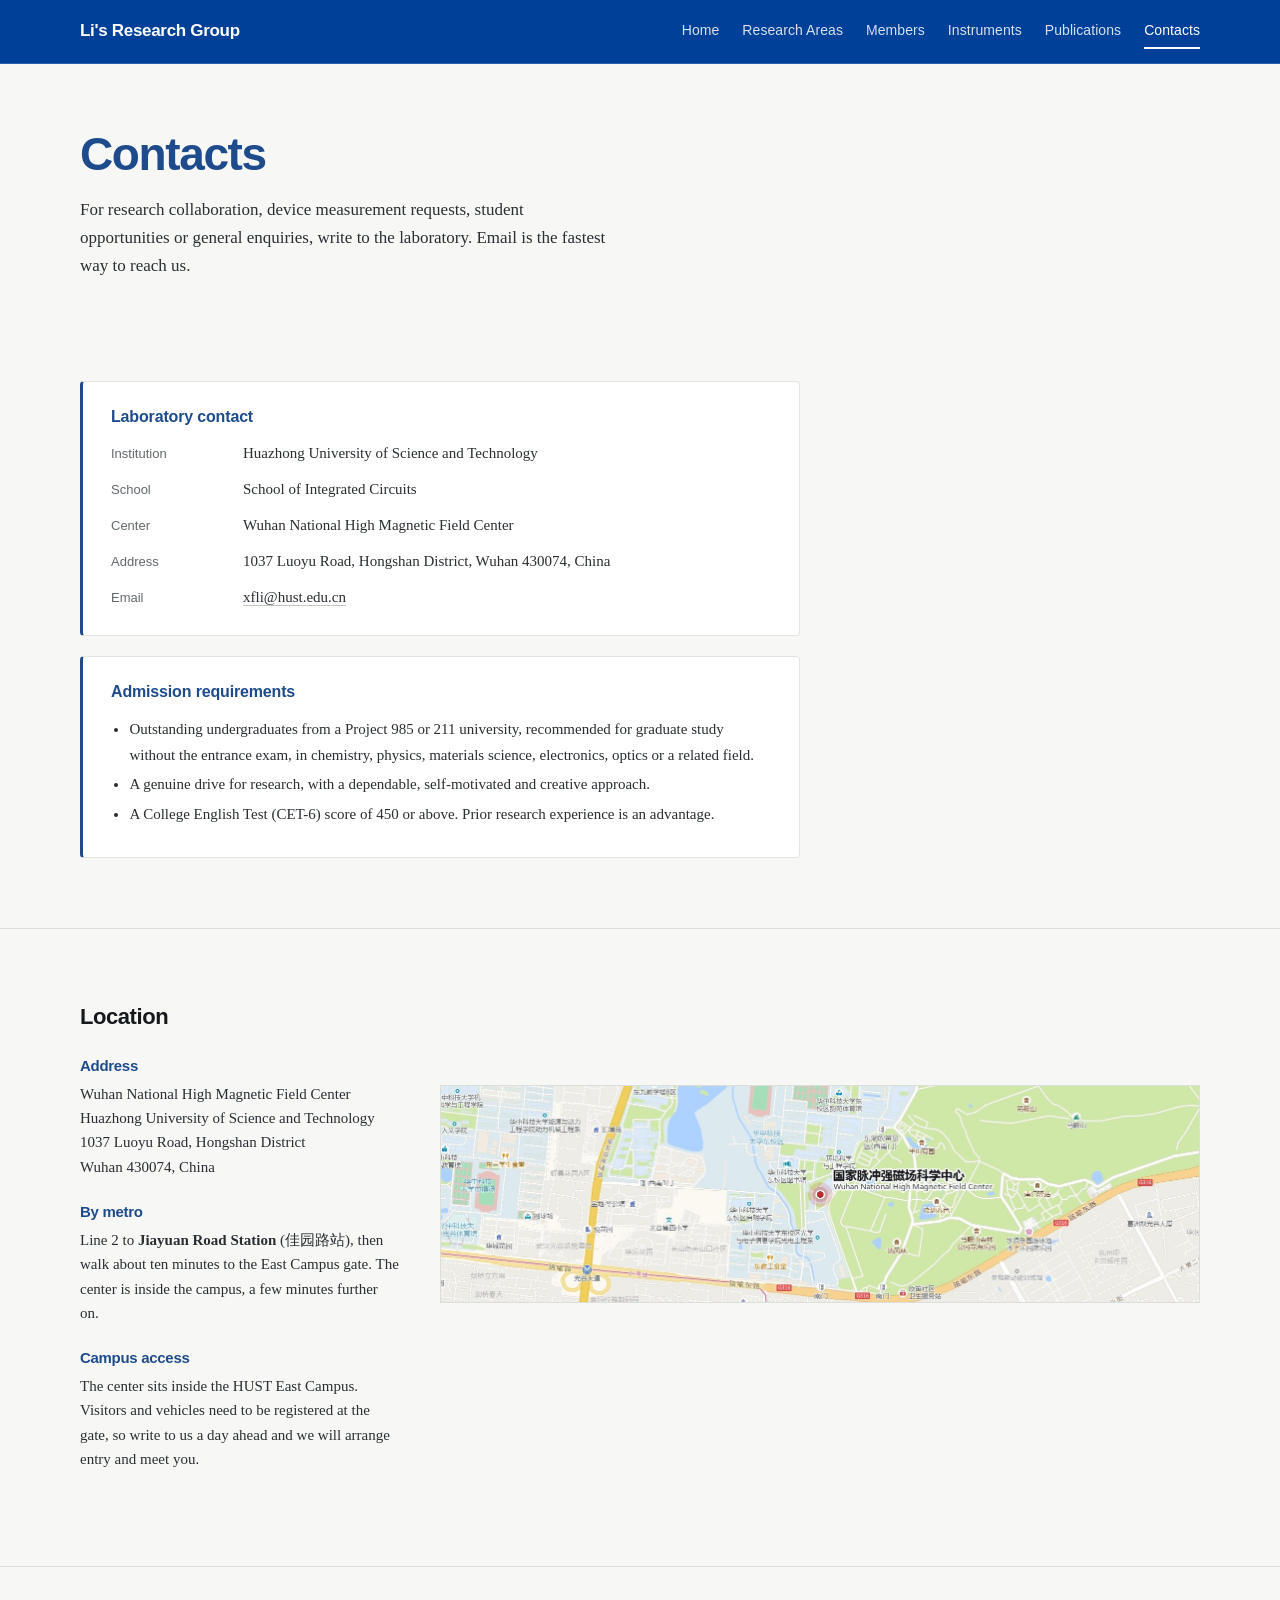
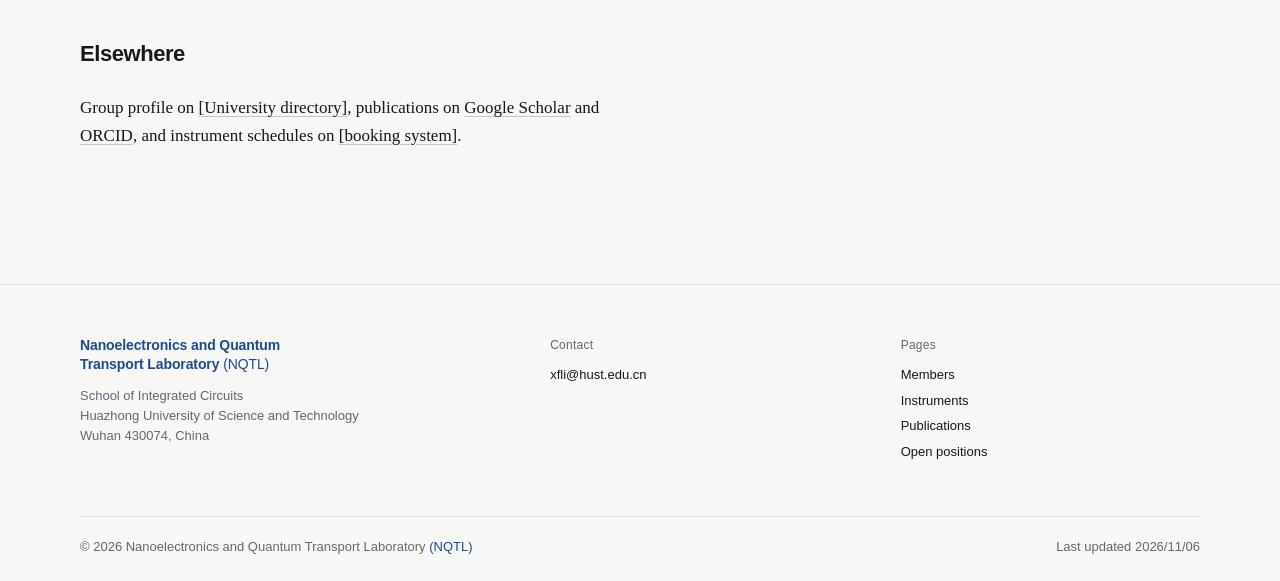
==== commit 188af87b: "Contacts: crop the campus map to two thirds of its height" ====
--- a/contacts.html
+++ b/contacts.html
@@ -77,7 +77,7 @@
           <p>The center sits inside the HUST East Campus. Visitors and vehicles need to be registered at the gate, so write to us a day ahead and we will arrange entry and meet you.</p>
         </div>
         <a class="map-block" href="https://uri.amap.com/marker?position=114.433842,30.509299&amp;name=%E5%9B%BD%E5%AE%B6%E8%84%89%E5%86%B2%E5%BC%BA%E7%A3%81%E5%9C%BA%E7%A7%91%E5%AD%A6%E4%B8%AD%E5%BF%83" target="_blank" rel="noopener">
-          <img src="assets/map-whmfc.jpg" alt="Map showing the Wuhan National High Magnetic Field Center on the HUST East Campus" width="1520" height="652" loading="lazy" decoding="async">
+          <img src="assets/map-whmfc.jpg" alt="Map showing the Wuhan National High Magnetic Field Center on the HUST East Campus" width="1520" height="435" loading="lazy" decoding="async">
         </a>
       </div>
     </div>
--- a/assets/style.css
+++ b/assets/style.css
@@ -148,8 +148,8 @@
   position: sticky;
   top: 0;
   z-index: 30;
-  background: var(--paper);
-  border-bottom: 1px solid var(--rule);
+  background: #004098;
+  border-bottom: 1px solid rgba(255,255,255,.18);
 }
 
 .site-header .wrap {
@@ -165,7 +165,7 @@
   align-items: center;
   gap: 0.9rem;
   text-decoration: none;
-  color: var(--ink);
+  color: #fff;
 }
 .brand-mark {
   display: block;
@@ -178,10 +178,10 @@
   height: 26px;
   background: var(--rule);
 }
-.brand:hover { color: var(--ink); }
+.brand:hover { color: #fff; }
 .brand-name {
   display: block;
-  color: var(--accent);
+  color: #fff;
   font-family: Archivo, sans-serif;
   font-weight: 600;
   font-size: 1.0625rem;
@@ -203,26 +203,27 @@
   font-size: 0.875rem;
   font-weight: 500;
   letter-spacing: 0.005em;
-  color: var(--ink);
+  color: rgba(255,255,255,.84);
   text-decoration: none;
+  white-space: nowrap;
   padding-block: 0.35rem;
   border-bottom: 2px solid transparent;
 }
-.site-nav a:hover { color: var(--accent); border-bottom-color: var(--rule-strong); }
-.site-nav a[aria-current="page"] { color: var(--accent); border-bottom-color: var(--accent); }
+.site-nav a:hover { color: #fff; border-bottom-color: #fff; }
+.site-nav a[aria-current="page"] { color: #fff; border-bottom-color: #fff; }
 
 .nav-toggle {
   display: none;
   font-family: Archivo, sans-serif;
   font-size: 0.8125rem;
   font-weight: 500;
-  color: var(--ink);
+  color: #fff;
   background: none;
-  border: 1px solid var(--rule-strong);
+  border: 1px solid rgba(255,255,255,.5);
   padding: 0.45rem 0.8rem;
   cursor: pointer;
 }
-.nav-toggle:hover { border-color: var(--ink); }
+.nav-toggle:hover { border-color: #fff; }
 
 @media (max-width: 860px) {
   .site-header .wrap { flex-wrap: wrap; gap: 0.75rem; }
@@ -238,13 +239,13 @@
     gap: 0;
     padding-bottom: 0.75rem;
   }
-  .site-nav li { width: 100%; border-top: 1px solid var(--rule); }
+  .site-nav li { width: 100%; border-top: 1px solid rgba(255,255,255,.18); }
   .site-nav a {
     display: block;
     padding-block: 0.7rem;
     border-bottom: 0;
   }
-  .site-nav a[aria-current="page"] { color: var(--accent); }
+  .site-nav a[aria-current="page"] { color: #fff; }
 }
 
 /* ---------- hero (home) ---------- */
@@ -423,6 +424,12 @@
   grid-template-columns: minmax(0, 1fr);
   gap: 1.35rem;
 }
+/* The centred group headings already carry their own divider; a second
+   full-width border on every section reads as a duplicate rule. */
+.page-instruments .section {
+  border-top: 0;
+  padding-block: 1.25rem 2.25rem;
+}
 .page-instruments .section-grid {
   grid-template-columns: minmax(0, 1fr);
   gap: 2rem;
@@ -471,6 +478,9 @@
   margin: 0;
   padding-top: 0.35rem;
 }
+
+/* Year groups sit close together; the stacked section padding was too airy. */
+.page-publications .section { padding-block: 1.4rem 1.9rem; }
 
 .section-label--year {
   color: var(--accent);
@@ -575,6 +585,9 @@
   line-height: 1.45;
   letter-spacing: 0;
   margin: 0.15rem 0;
+  text-align: justify;
+  text-justify: inter-word;
+  hyphens: auto;
 }
 
 .entry-venue {
@@ -719,6 +732,10 @@
 }
 .contact-list dt { color: var(--mute); }
 .contact-list dd { margin: 0; word-break: break-word; }
+/* PI contact details read as plain text; underline only on hover/focus. */
+.contact-list a { text-decoration: none; }
+.contact-list a:hover,
+.contact-list a:focus-visible { text-decoration: underline; text-decoration-color: var(--accent); }
 
 @media (max-width: 780px) {
   .profile { grid-template-columns: 1fr; }
@@ -1225,6 +1242,3 @@
   .brand-divider { display: none; }
   .brand-name { font-size: 0.9375rem; }
 }
-@media (max-width: 380px) {
-  .brand-name { display: none; }
-}
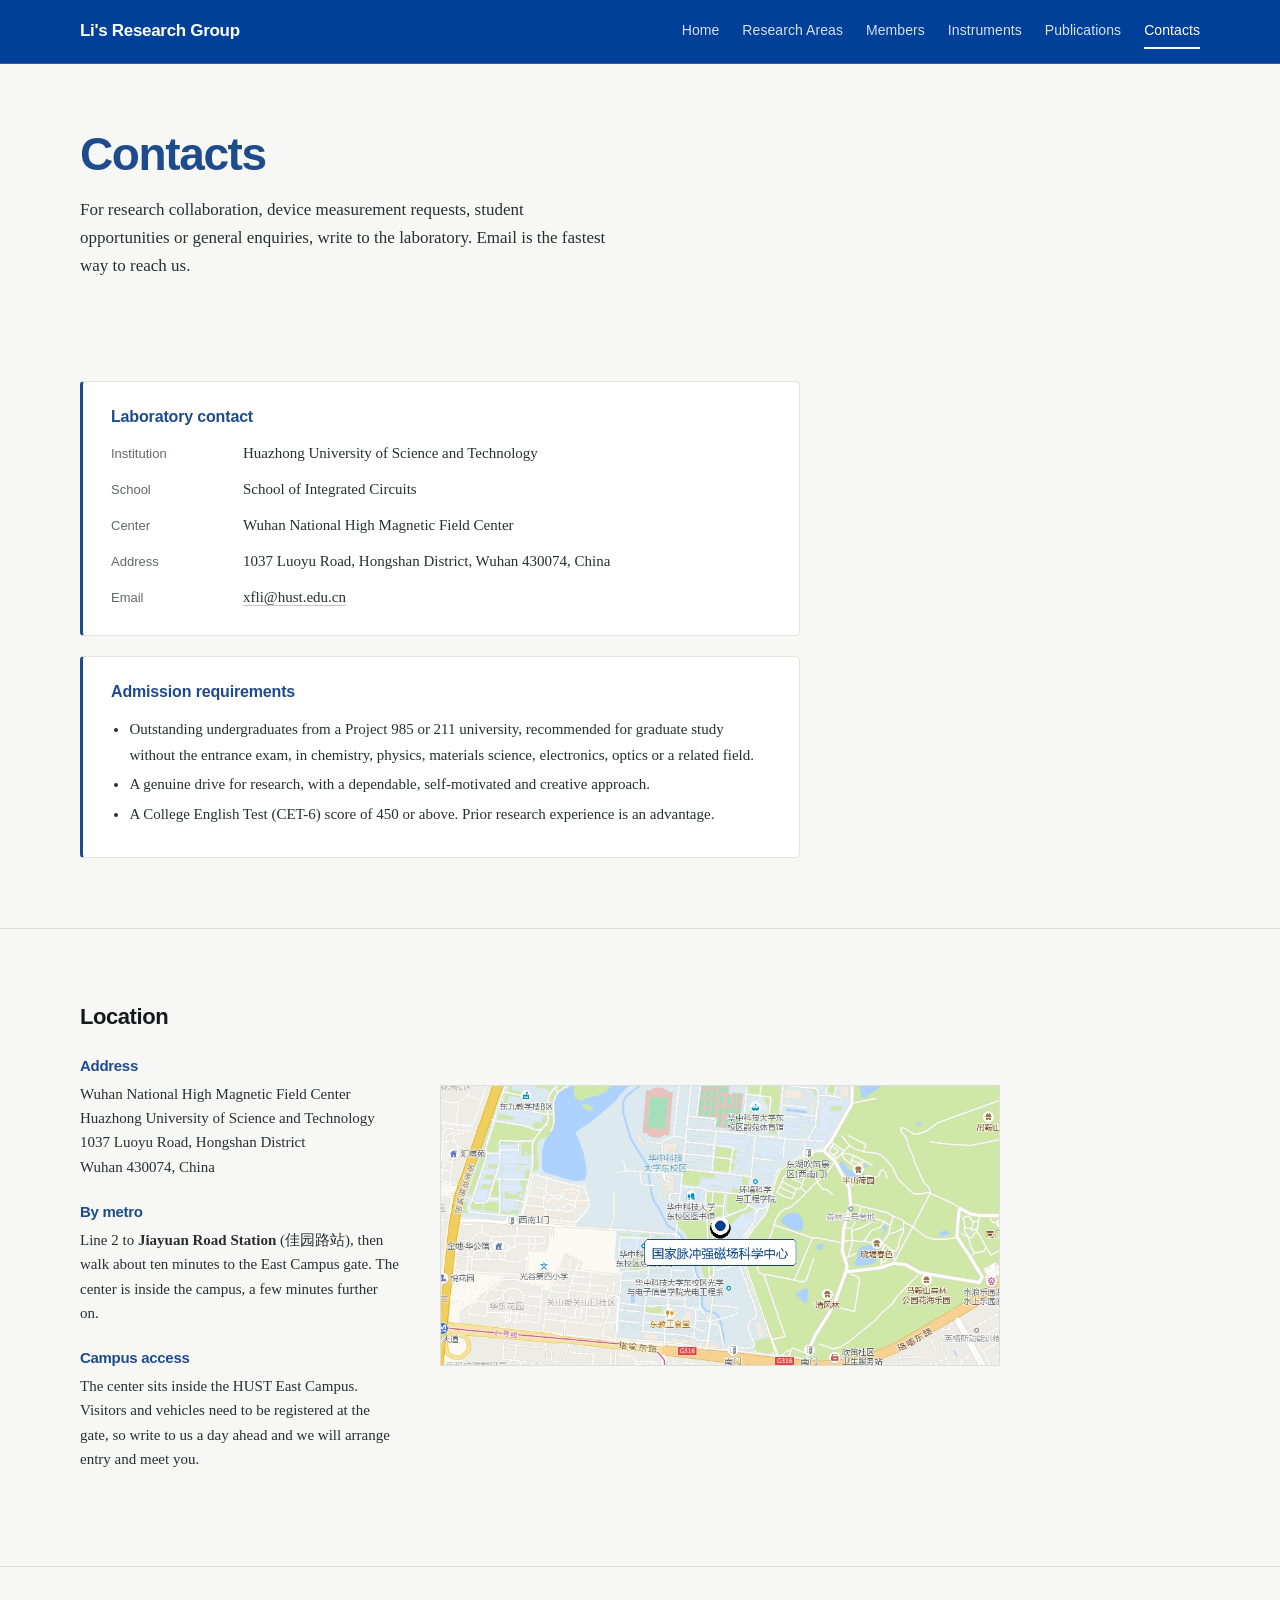
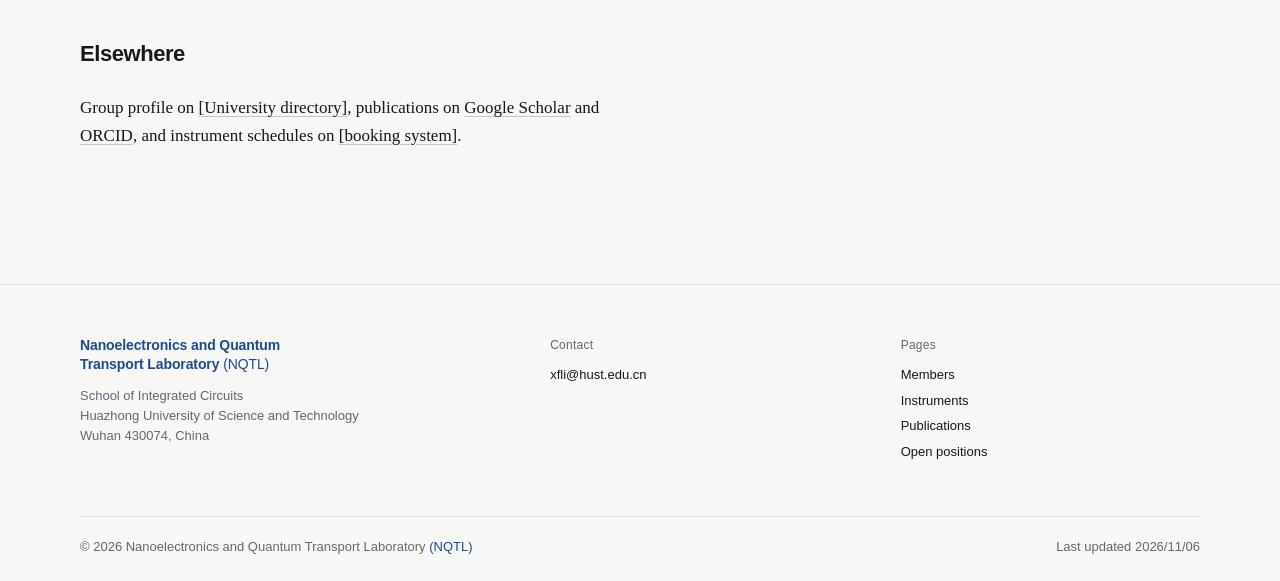
==== commit 2f3e1612: "Contacts: new Amap-style campus map (900x450) at 560px column, corrected coordinates" ====
--- a/contacts.html
+++ b/contacts.html
@@ -76,8 +76,8 @@
           <h3>Campus access</h3>
           <p>The center sits inside the HUST East Campus. Visitors and vehicles need to be registered at the gate, so write to us a day ahead and we will arrange entry and meet you.</p>
         </div>
-        <a class="map-block" href="https://uri.amap.com/marker?position=114.433842,30.509299&amp;name=%E5%9B%BD%E5%AE%B6%E8%84%89%E5%86%B2%E5%BC%BA%E7%A3%81%E5%9C%BA%E7%A7%91%E5%AD%A6%E4%B8%AD%E5%BF%83" target="_blank" rel="noopener">
-          <img src="assets/map-whmfc.jpg" alt="Map showing the Wuhan National High Magnetic Field Center on the HUST East Campus" width="1520" height="435" loading="lazy" decoding="async">
+        <a class="map-block" href="https://uri.amap.com/marker?position=114.43342%2C30.50957&amp;name=%E5%9B%BD%E5%AE%B6%E8%84%89%E5%86%B2%E5%BC%BA%E7%A3%81%E5%9C%BA%E7%A7%91%E5%AD%A6%E4%B8%AD%E5%BF%83" target="_blank" rel="noopener">
+          <img src="assets/map-whmfc.jpg" alt="Map showing the Wuhan National High Magnetic Field Center on the HUST East Campus" width="900" height="450" loading="lazy" decoding="async">
         </a>
       </div>
     </div>
--- a/assets/style.css
+++ b/assets/style.css
@@ -711,6 +711,9 @@
   font-size: 1rem;
   line-height: 1.6;
   color: #2A2E31;
+  text-align: justify;
+  text-justify: inter-word;
+  hyphens: auto;
 }
 
 .profile-role {
@@ -859,6 +862,9 @@
   line-height: 1.5;
   color: var(--mute);
   margin: 0;
+  /* The bio sits in a ~260px column beside the portrait; justifying it
+     opens gaps between words that read worse than a ragged edge. */
+  text-align: left;
 }
 
 /* ---------- media placeholders ---------- */
@@ -941,8 +947,9 @@
   line-height: 1.55;
   max-width: 62ch;
   color: #2A2E31;
-  text-align: left;
-  hyphens: manual;
+  text-align: justify;
+  text-justify: inter-word;
+  hyphens: auto;
 }
 
 .instrument-links {
@@ -1028,9 +1035,12 @@
 .checklist li { margin-bottom: 0.25rem; }
 .location-grid {
   display: grid;
-  grid-template-columns: minmax(0, 320px) minmax(0, 1fr);
+  /* The map is supporting information: keep it at a readable size and let
+     the leftover column stay empty rather than stretching to full width. */
+  grid-template-columns: minmax(0, 320px) minmax(0, 560px);
   gap: 2.5rem;
   align-items: start;
+  justify-content: start;
 }
 .location-text h3 {
   font-size: 0.9375rem;
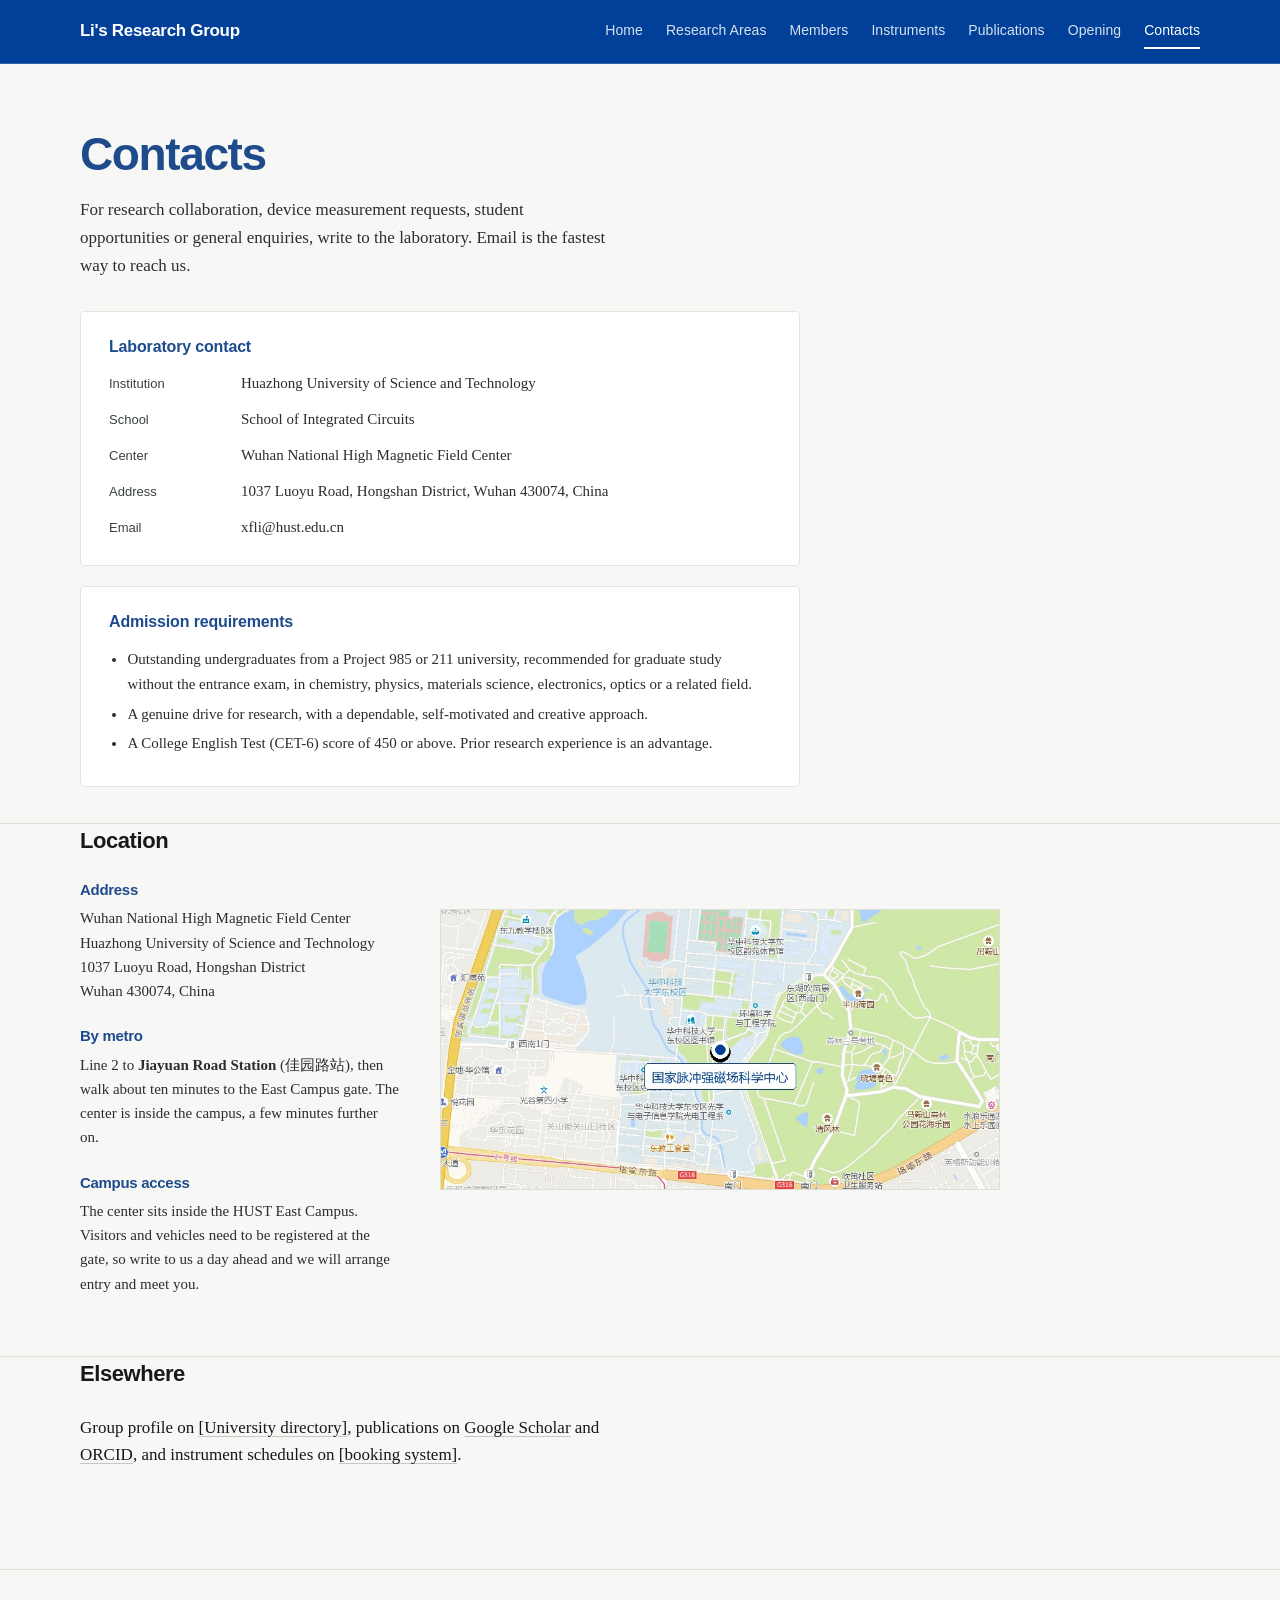
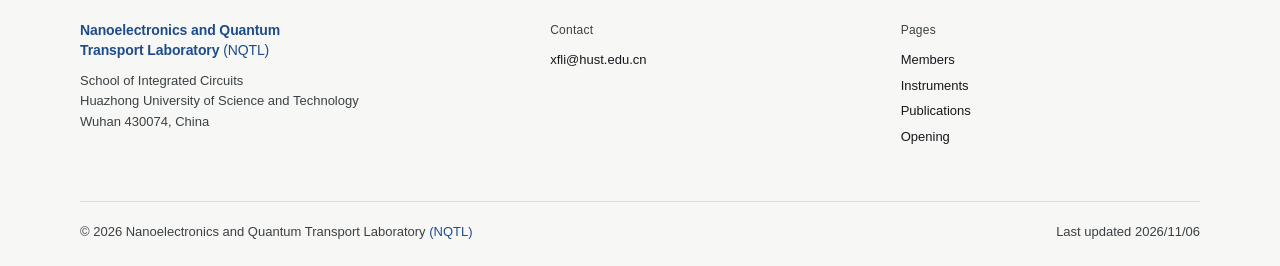
==== commit ed203563: "Homepage reduced to an About us block; new Opening page in nav; Research page trimmed; members: Alum" ====
--- a/contacts.html
+++ b/contacts.html
@@ -25,6 +25,7 @@
         <li><a href="members.html">Members</a></li>
         <li><a href="instruments.html">Instruments</a></li>
         <li><a href="publications.html">Publications</a></li>
+        <li><a href="opening.html">Opening</a></li>
         <li><a href="contacts.html" aria-current="page">Contacts</a></li>
       </ul>
     </nav>
@@ -109,7 +110,7 @@
         <li><a href="members.html">Members</a></li>
         <li><a href="instruments.html">Instruments</a></li>
         <li><a href="publications.html">Publications</a></li>
-        <li><a href="members.html#openings">Open positions</a></li>
+        <li><a href="opening.html">Opening</a></li>
       </ul>
     </div>
   </div>
--- a/assets/style.css
+++ b/assets/style.css
@@ -27,7 +27,7 @@
 :root {
   --paper: #F7F8F6;
   --ink: #16181B;
-  --mute: #62686B;
+  --mute: #3A4043;
   --rule: #DCDFD9;
   --rule-strong: #C4C8C1;
   --accent: #1E4B8C;
@@ -92,6 +92,10 @@
 sup { top: -0.42em; }
 
 a { color: inherit; text-decoration-color: var(--rule-strong); text-underline-offset: 0.18em; }
+/* Addresses read as plain text everywhere; underline appears on hover. */
+a[href^="mailto:"] { text-decoration: none; }
+a[href^="mailto:"]:hover,
+a[href^="mailto:"]:focus-visible { text-decoration: underline; text-decoration-color: var(--accent); color: var(--accent); }
 a:hover { text-decoration-color: var(--accent); color: var(--accent); }
 
 ul, ol { margin: 0 0 1em; padding-left: 1.15em; }
@@ -480,7 +484,7 @@
 }
 
 /* Year groups sit close together; the stacked section padding was too airy. */
-.page-publications .section { padding-block: 1.4rem 1.9rem; }
+.page-publications .section { padding-block: 0.65rem 0.85rem; }
 
 .section-label--year {
   color: var(--accent);
@@ -563,7 +567,7 @@
   display: grid;
   grid-template-columns: minmax(0, 1fr) auto;
   gap: 0.15rem 1.5rem;
-  padding-block: 0.7rem;
+  padding-block: 0.5rem;
   border-top: 1px solid var(--rule);
 }
 .entry:first-child { border-top: 0; padding-top: 0; }
@@ -571,9 +575,9 @@
 .entry-authors {
   grid-column: 1;
   font-family: Archivo, sans-serif;
-  font-size: 0.8125rem;
+  font-size: 0.9375rem;
   line-height: 1.5;
-  color: var(--mute);
+  color: #1F2325;          /* near-black: grey was hard to read at 15px */
   margin: 0;
 }
 
@@ -794,7 +798,7 @@
 .person--feature {
   grid-column: auto;
   display: grid;
-  grid-template-columns: clamp(140px, 34%, 190px) minmax(0, 1fr);
+  grid-template-columns: clamp(130px, 30%, 168px) minmax(0, 1fr);
   gap: clamp(1rem, 2vw, 1.5rem);
   align-items: start;
 }
@@ -818,11 +822,15 @@
   color: #2A2E31;
   max-width: 62ch;
   margin-top: 0.6rem;
+  text-align: justify;
+  text-justify: inter-word;
+  hyphens: auto;
 }
 
 .person--feature .person-meta {
   font-family: Archivo, sans-serif;
   font-size: 0.8125rem;
+  color: #1F2325;          /* near-black: the grey version was too faint */
   margin-top: 0.85rem;
 }
 
@@ -989,11 +997,21 @@
   max-width: 720px;
   background: #FFFFFF;
   border: 1px solid #E3E6E0;
-  border-left: 3px solid var(--accent);
   border-radius: 4px;
   padding: 1.6rem 1.75rem;
 }
 .contact-panel + .contact-panel { margin-top: 1.25rem; }
+/* Contact rows read as plain text; underline only on hover/focus. */
+.contact-table a {
+  text-decoration: none;
+  color: inherit;
+}
+.contact-table a:hover,
+.contact-table a:focus-visible {
+  color: var(--accent);
+  text-decoration: underline;
+  text-decoration-color: var(--accent);
+}
 .contact-panel--wide { margin-top: 1.25rem; }
 .panel-title {
   font-size: 1rem;
@@ -1134,9 +1152,25 @@
   margin-bottom: 0.75rem;
 }
 
-.theme .prose { margin-bottom: 1.5rem; max-width: 540px; }
-
-.theme-figure { max-width: 540px; }
+.theme .prose { margin-bottom: 1.5rem; max-width: 100%; }
+.theme .prose p { max-width: none; }
+/* Justified body copy across the research directions. */
+.theme .prose p,
+.page-research .page-head .intro {
+  text-align: justify;
+  max-width: 100%;   /* match the width of the direction copy below */
+  text-justify: inter-word;
+  hyphens: auto;
+}
+
+.theme-figure { max-width: 100%; margin: 1.5rem 0 0; }
+.theme-figure a { display: block; }
+.theme-figure img {
+  display: block;
+  width: 100%;
+  height: auto;
+  border: 1px solid var(--rule);
+}
 
 /* ---------- teaching ---------- */
 
@@ -1252,3 +1286,50 @@
   .brand-divider { display: none; }
   .brand-name { font-size: 0.9375rem; }
 }
+
+/* Justified text only works with a wide measure; below this width the word
+   gaps open up badly, so fall back to a ragged right edge. */
+@media (max-width: 700px) {
+  .entry-title,
+  .person-bio,
+  .pi-bio,
+  .theme .prose p,
+  .page-research .page-head .intro {
+    text-align: left;
+  }
+}
+
+/* ---------- contacts / research: same single-sided spacing ---------- */
+/* Sections carry padding on both sides; between two of them the two halves */
+/* add up to a 137px dead band. Keep only the bottom half.                  */
+.page-contacts .section,
+.page-research .section { padding-block: 0 clamp(2rem, 2.8vw, 2.5rem); }
+
+/* ---------- members: tighter vertical rhythm ---------- */
+/* Each section carried a full --section-pad top and bottom, so consecutive */
+/* blocks sat ~137px apart. Halve the stack for this page.                 */
+.page-members .section { padding-block: 0 clamp(2rem, 2.6vw, 2.5rem); }
+
+/* ---------- alumni ---------- */
+#alumni.section {
+  /* last block on the page: the footer already adds its own top margin, */
+  /* so a full section padding here stacks up into a dead band of white.  */
+  padding-bottom: 0;
+}
+.alumni-list { list-style: none; margin: 0; padding: 0; }
+.alumni-list li { padding: 0.85rem 0; border-top: 1px solid var(--rule); }
+.alumni-list li:first-child { border-top: 0; padding-top: 0; }
+.alumni-name {
+  display: block;
+  font-family: Archivo, sans-serif;
+  font-size: 0.9375rem;
+  font-weight: 600;
+  color: var(--accent);
+}
+.alumni-where {
+  display: block;
+  margin-top: 0.2rem;
+  font-size: 0.875rem;
+  line-height: 1.5;
+  color: var(--mute);
+}
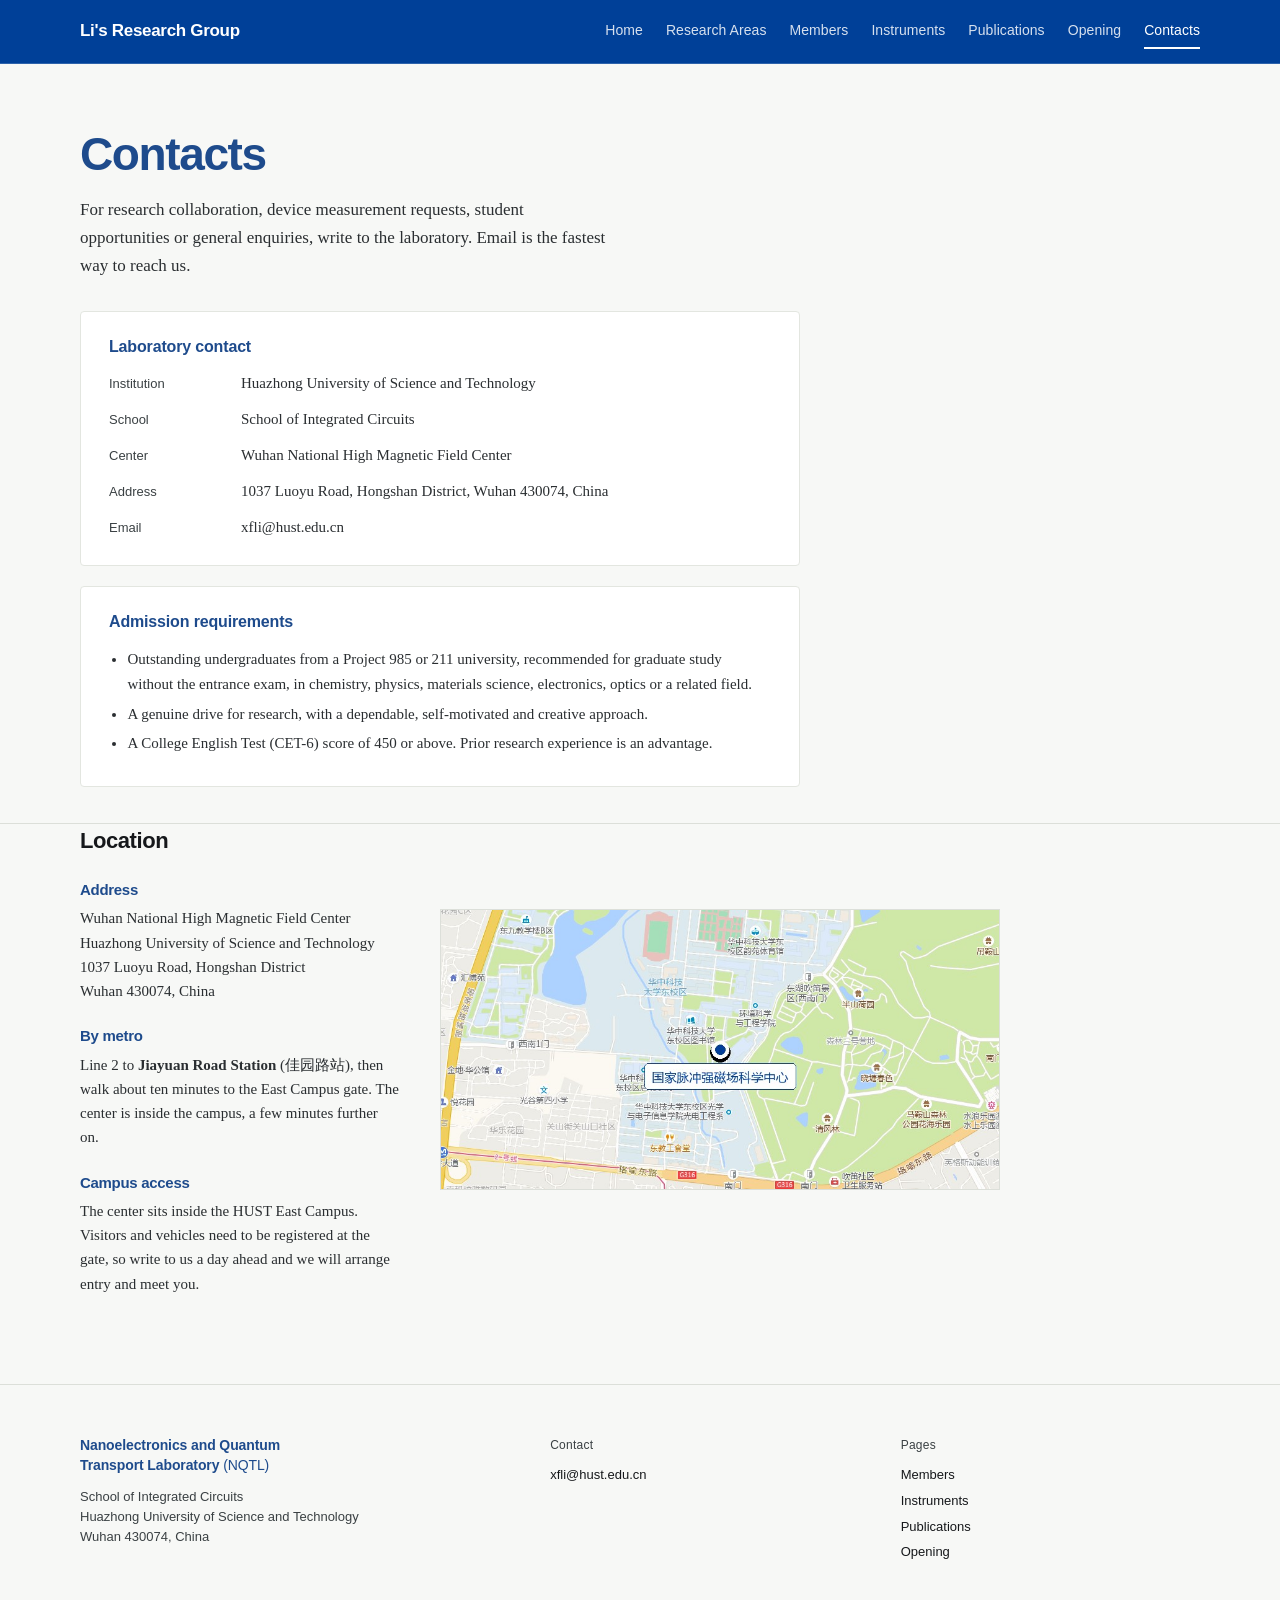
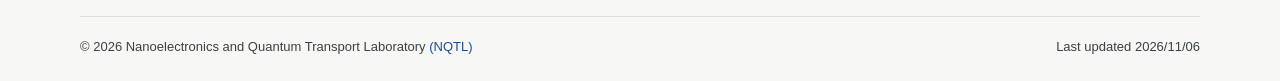
==== commit 48d40671: "Remove remaining placeholders and dead links; justify copy at full width; tighter page rhythm; resea" ====
--- a/contacts.html
+++ b/contacts.html
@@ -84,14 +84,6 @@
     </div>
   </section>
 
-  <section class="section">
-    <div class="wrap">
-      <h2 class="section-label">Elsewhere</h2>
-      <div class="prose">
-        <p>Group profile on <a href="#">[University directory]</a>, publications on <a href="#">Google Scholar</a> and <a href="#">ORCID</a>, and instrument schedules on <a href="#">[booking system]</a>.</p>
-      </div>
-    </div>
-  </section>
 </main>
 
 <footer class="site-footer">
--- a/assets/style.css
+++ b/assets/style.css
@@ -432,7 +432,7 @@
    full-width border on every section reads as a duplicate rule. */
 .page-instruments .section {
   border-top: 0;
-  padding-block: 1.25rem 2.25rem;
+  padding-block: 0.5rem 2.25rem;
 }
 .page-instruments .section-grid {
   grid-template-columns: minmax(0, 1fr);
@@ -654,7 +654,12 @@
   margin-bottom: 0.65rem;
 }
 
-.join p { max-width: 56ch; }
+.join p {
+  max-width: none;
+  text-align: justify;
+  text-justify: inter-word;
+  hyphens: auto;
+}
 
 /* ---------- content edge ---------- */
 
@@ -711,7 +716,7 @@
 
 .pi-bio {
   margin-top: 1.2rem;
-  max-width: 58ch;
+  max-width: none;
   font-size: 1rem;
   line-height: 1.6;
   color: #2A2E31;
@@ -1163,7 +1168,7 @@
   hyphens: auto;
 }
 
-.theme-figure { max-width: 100%; margin: 1.5rem 0 0; }
+.theme-figure { max-width: 831px;   /* the supplied diagrams are 831px wide — never upscale */ margin: 1.5rem auto 0;   /* centre the diagram so the side gutters match */ }
 .theme-figure a { display: block; }
 .theme-figure img {
   display: block;
@@ -1299,6 +1304,14 @@
   }
 }
 
+/* Research page: the left label column is empty since the Directions label was
+   removed, so collapse to a single column and let the copy start at the h1. */
+.page-research .section-grid { grid-template-columns: minmax(0, 1fr); }
+.page-research .page-head .intro {
+  margin-left: 0;
+  max-width: none;
+}
+
 /* ---------- contacts / research: same single-sided spacing ---------- */
 /* Sections carry padding on both sides; between two of them the two halves */
 /* add up to a 137px dead band. Keep only the bottom half.                  */
@@ -1309,6 +1322,13 @@
 /* Each section carried a full --section-pad top and bottom, so consecutive */
 /* blocks sat ~137px apart. Halve the stack for this page.                 */
 .page-members .section { padding-block: 0 clamp(2rem, 2.6vw, 2.5rem); }
+
+/* The footer brings its own top margin; drop the last section's bottom */
+/* padding so the two do not stack into a dead band.                    */
+main > section.section:last-of-type { padding-bottom: 0; }
+
+/* Opening page mirrors the contacts rhythm. */
+.page-opening .section { padding-block: 0; }
 
 /* ---------- alumni ---------- */
 #alumni.section {
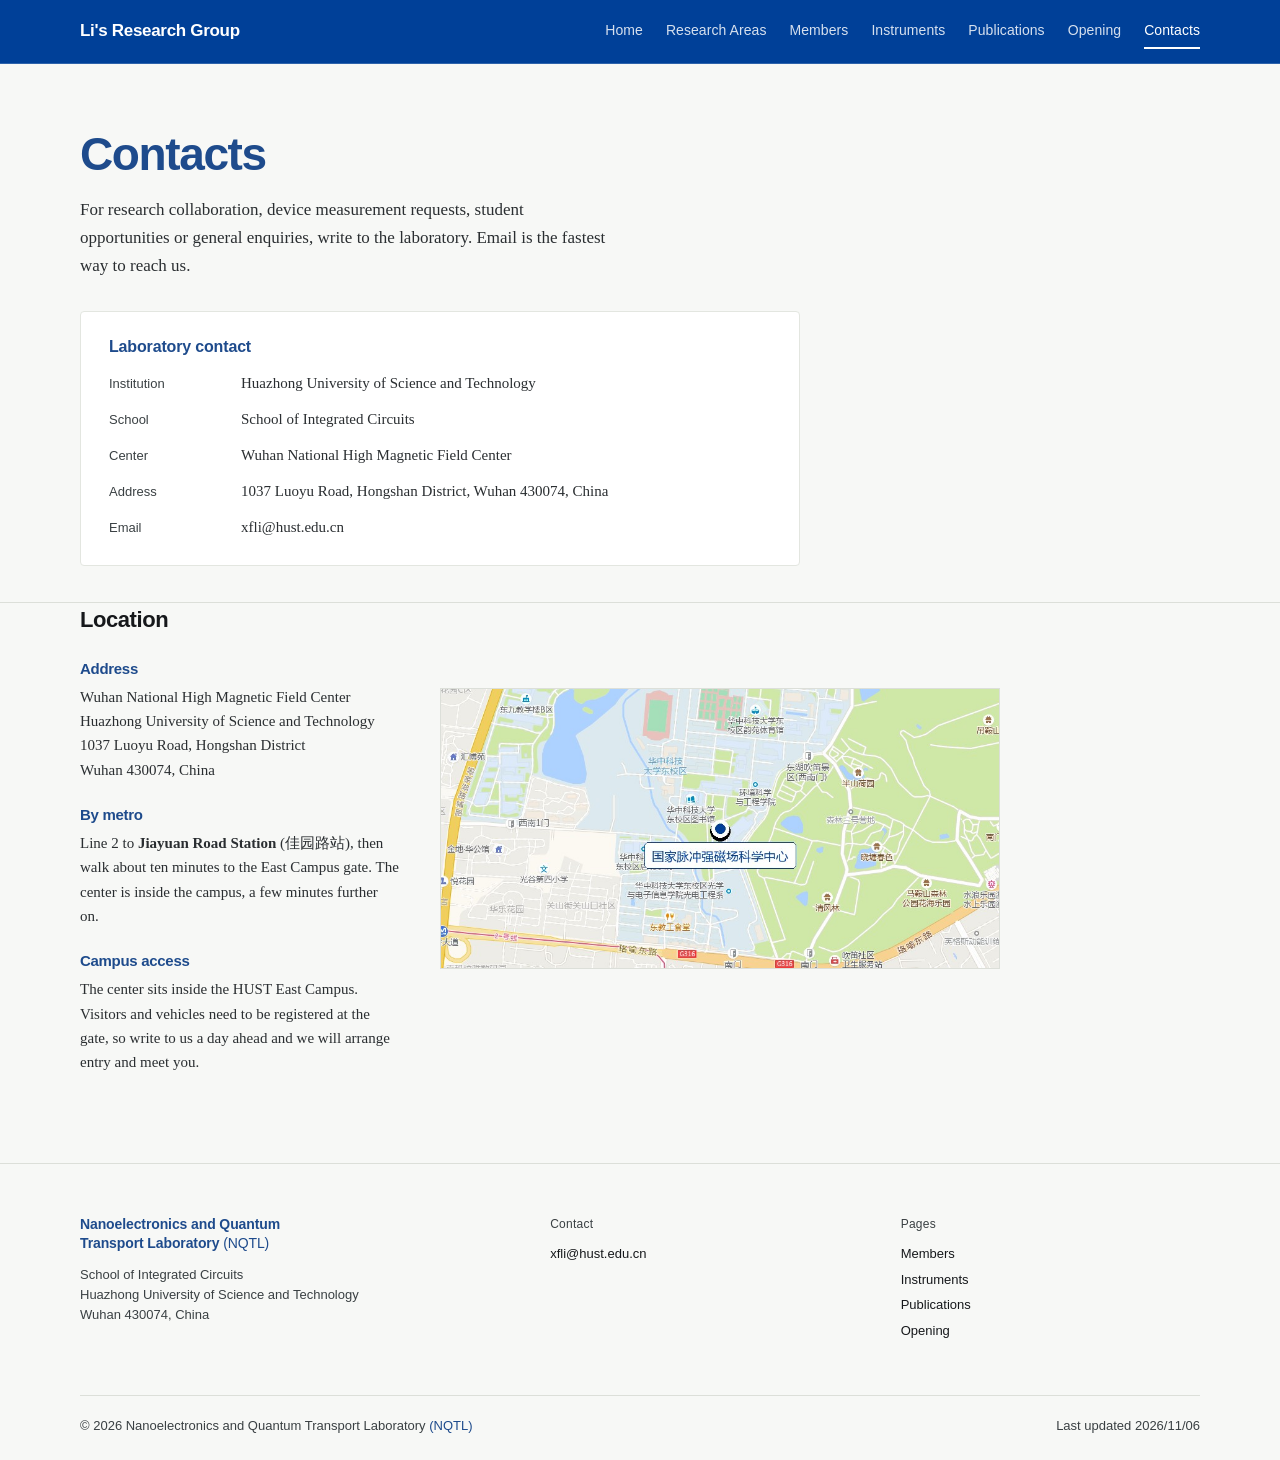
==== commit 4044290d: "Unified 15px type scale in person cards; drop Prof. prefix; remove group rules on members; tighter i" ====
--- a/contacts.html
+++ b/contacts.html
@@ -51,15 +51,7 @@
         </dl>
       </div>
 
-      <div class="contact-panel">
-        <h2 class="panel-title">Admission requirements</h2>
-        <ul class="checklist">
-          <li>Outstanding undergraduates from a Project 985 or 211 university, recommended for graduate study without the entrance exam, in chemistry, physics, materials science, electronics, optics or a related field.</li>
-          <li>A genuine drive for research, with a dependable, self-motivated and creative approach.</li>
-          <li>A College English Test (CET-6) score of 450 or above. Prior research experience is an advantage.</li>
-        </ul>
-      </div>
-    </div>
+</div>
 
   </section>
 
--- a/assets/style.css
+++ b/assets/style.css
@@ -432,12 +432,12 @@
    full-width border on every section reads as a duplicate rule. */
 .page-instruments .section {
   border-top: 0;
-  padding-block: 0.5rem 2.25rem;
+  padding-block: 0 1.4rem;
 }
 .page-instruments .section-grid {
   grid-template-columns: minmax(0, 1fr);
   gap: 2rem;
-  padding-top: 0.6rem;
+  padding-top: 0;
 }
 .page-members .section-label {
   font-size: 0.9375rem;
@@ -717,7 +717,7 @@
 .pi-bio {
   margin-top: 1.2rem;
   max-width: none;
-  font-size: 1rem;
+  font-size: 0.9375rem;
   line-height: 1.6;
   color: #2A2E31;
   text-align: justify;
@@ -739,7 +739,7 @@
   gap: 0.4rem 1.25rem;
   margin: 1.5rem 0 0;
   font-family: Archivo, sans-serif;
-  font-size: 0.875rem;
+  font-size: 0.9375rem;
   line-height: 1.5;
 }
 .contact-list dt { color: var(--mute); }
@@ -834,7 +834,7 @@
 
 .person--feature .person-meta {
   font-family: Archivo, sans-serif;
-  font-size: 0.8125rem;
+  font-size: 0.9375rem;
   color: #1F2325;          /* near-black: the grey version was too faint */
   margin-top: 0.85rem;
 }
@@ -1321,7 +1321,10 @@
 /* ---------- members: tighter vertical rhythm ---------- */
 /* Each section carried a full --section-pad top and bottom, so consecutive */
 /* blocks sat ~137px apart. Halve the stack for this page.                 */
-.page-members .section { padding-block: 0 clamp(2rem, 2.6vw, 2.5rem); }
+.page-members .section {
+  border-top: 0;   /* no rules between people groups */
+  padding-block: 0 clamp(2rem, 2.6vw, 2.5rem);
+}
 
 /* The footer brings its own top margin; drop the last section's bottom */
 /* padding so the two do not stack into a dead band.                    */
@@ -1337,7 +1340,7 @@
   padding-bottom: 0;
 }
 .alumni-list { list-style: none; margin: 0; padding: 0; }
-.alumni-list li { padding: 0.85rem 0; border-top: 1px solid var(--rule); }
+.alumni-list li { padding: 0.85rem 0; border-top: 0; }
 .alumni-list li:first-child { border-top: 0; padding-top: 0; }
 .alumni-name {
   display: block;
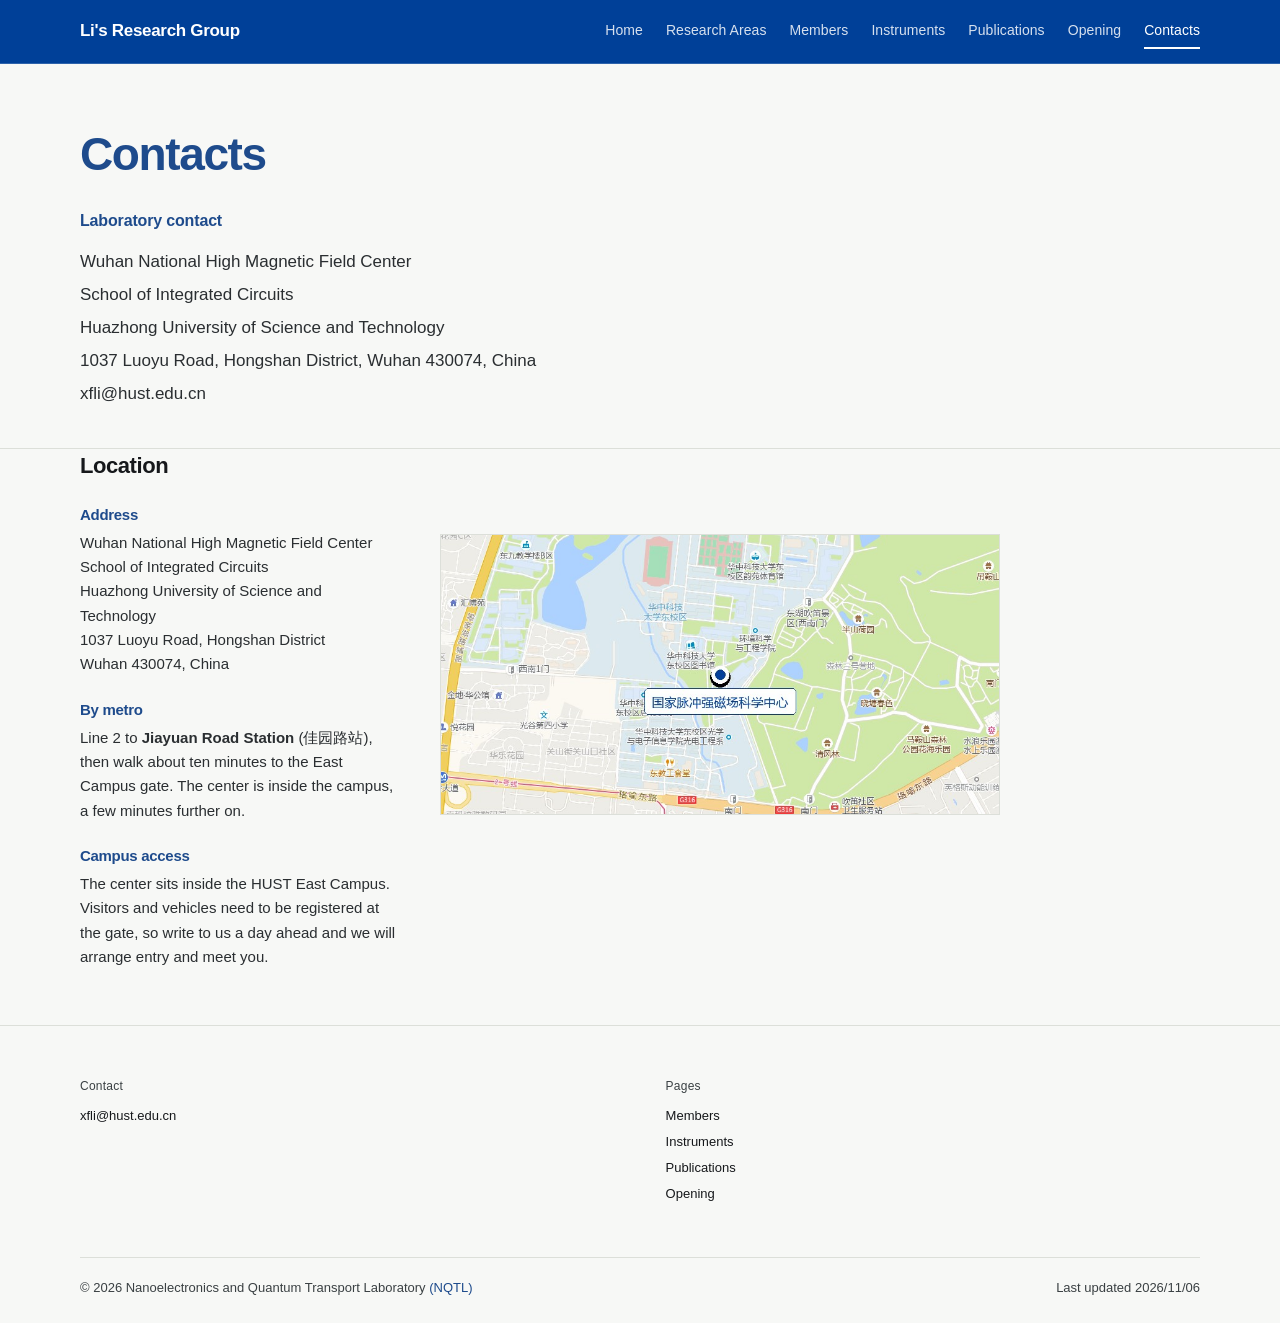
==== commit cf107d5c: "Apply review feedback: numbered research themes, unified type scale and font, flatter surfaces, tigh" ====
--- a/contacts.html
+++ b/contacts.html
@@ -35,7 +35,6 @@
 <main id="main">
   <div class="wrap page-head">
     <h1>Contacts</h1>
-    <p class="intro">For research collaboration, device measurement requests, student opportunities or general enquiries, write to the laboratory. Email is the fastest way to reach us.</p>
   </div>
 
   <section class="section" style="border-top:0">
@@ -43,11 +42,11 @@
       <div class="contact-panel">
         <h2 class="panel-title">Laboratory contact</h2>
         <dl class="contact-table">
-          <dt>Institution</dt><dd>Huazhong University of Science and Technology</dd>
-          <dt>School</dt><dd>School of Integrated Circuits</dd>
-          <dt>Center</dt><dd>Wuhan National High Magnetic Field Center</dd>
-          <dt>Address</dt><dd>1037 Luoyu Road, Hongshan District, Wuhan 430074, China</dd>
-          <dt>Email</dt><dd><a href="mailto:xfli@hust.edu.cn">xfli@hust.edu.cn</a></dd>
+<dd>Wuhan National High Magnetic Field Center</dd>
+<dd>School of Integrated Circuits</dd>
+<dd>Huazhong University of Science and Technology</dd>
+<dd>1037 Luoyu Road, Hongshan District, Wuhan 430074, China</dd>
+<dd><a href="mailto:xfli@hust.edu.cn">xfli@hust.edu.cn</a></dd>
         </dl>
       </div>
 
@@ -61,7 +60,7 @@
       <div class="location-grid">
         <div class="location-text">
           <h3>Address</h3>
-          <p>Wuhan National High Magnetic Field Center<br>Huazhong University of Science and Technology<br>1037 Luoyu Road, Hongshan District<br>Wuhan 430074, China</p>
+          <p>Wuhan National High Magnetic Field Center<br>School of Integrated Circuits<br>Huazhong University of Science and Technology<br>1037 Luoyu Road, Hongshan District<br>Wuhan 430074, China</p>
 
           <h3>By metro</h3>
           <p>Line 2 to <strong>Jiayuan Road Station</strong> (&#20339;&#22253;&#36335;&#31449;), then walk about ten minutes to the East Campus gate. The center is inside the campus, a few minutes further on.</p>
@@ -80,10 +79,6 @@
 
 <footer class="site-footer">
   <div class="wrap footer-grid">
-    <div>
-      <p class="footer-name">Nanoelectronics and Quantum Transport Laboratory <span class="abbr">(NQTL)</span></p>
-      <p class="small">School of Integrated Circuits<br>Huazhong University of Science and Technology<br>Wuhan 430074, China</p>
-    </div>
     <div>
       <p class="footer-h">Contact</p>
       <p class="small"><a href="mailto:xfli@hust.edu.cn">xfli@hust.edu.cn</a></p>
--- a/assets/style.css
+++ b/assets/style.css
@@ -59,7 +59,7 @@
   /* Times New Roman before Georgia on purpose: Georgia defaults to old-style
      figures, so if the webfont ever fails the numbers would sink below the
      baseline while the letters stay put */
-  font-family: "Source Serif 4", "Times New Roman", Georgia, serif;
+  font-family: Archivo, -apple-system, "Segoe UI", Helvetica, Arial, sans-serif;
   font-size: 1.0625rem;
   line-height: 1.62;
   font-optical-sizing: auto;
@@ -583,7 +583,7 @@
 
 .entry-title {
   grid-column: 1;
-  font-family: "Source Serif 4", Georgia, serif;
+  font-family: Archivo, -apple-system, "Segoe UI", Helvetica, Arial, sans-serif;
   font-size: 1.0625rem;
   font-weight: 400;
   line-height: 1.45;
@@ -736,7 +736,7 @@
 .contact-list {
   display: grid;
   grid-template-columns: max-content minmax(0, 1fr);
-  gap: 0.4rem 1.25rem;
+  gap: 0.35rem 0.45rem;
   margin: 1.5rem 0 0;
   font-family: Archivo, sans-serif;
   font-size: 0.9375rem;
@@ -821,7 +821,7 @@
 }
 
 .person--feature .person-bio {
-  font-family: "Source Serif 4", Georgia, serif;
+  font-family: Archivo, -apple-system, "Segoe UI", Helvetica, Arial, sans-serif;
   font-size: 0.9375rem;
   line-height: 1.62;
   color: #2A2E31;
@@ -1000,10 +1000,10 @@
 .contact-side { display: grid; gap: 1.25rem; }
 .contact-panel {
   max-width: 720px;
-  background: #FFFFFF;
-  border: 1px solid #E3E6E0;
-  border-radius: 4px;
-  padding: 1.6rem 1.75rem;
+  background: none;
+  border: 0;
+  border-radius: 0;
+  padding: 0;
 }
 .contact-panel + .contact-panel { margin-top: 1.25rem; }
 /* Contact rows read as plain text; underline only on hover/focus. */
@@ -1027,11 +1027,8 @@
 }
 .contact-table {
   display: grid;
-  grid-template-columns: 112px minmax(0, 1fr);
-  gap: 0.8rem 1.25rem;
-  margin: 0;
-  font-size: 0.9375rem;
-  line-height: 1.55;
+  grid-template-columns: minmax(0, 1fr);
+  gap: 0.35rem;
 }
 .contact-table dt {
   font-family: Archivo, sans-serif;
@@ -1210,7 +1207,7 @@
 
 .footer-grid {
   display: grid;
-  grid-template-columns: 1.4fr 1fr 1fr;
+  grid-template-columns: 1fr 1fr;
   gap: 2rem clamp(2rem, 4vw, 3.5rem);
 }
 
@@ -1340,19 +1337,77 @@
   padding-bottom: 0;
 }
 .alumni-list { list-style: none; margin: 0; padding: 0; }
-.alumni-list li { padding: 0.85rem 0; border-top: 0; }
-.alumni-list li:first-child { border-top: 0; padding-top: 0; }
+/* one entry per line, name then address — fewer lines, more people on screen */
+.alumni-list li { padding: 0.3rem 0; }
+.alumni-list li:first-child { padding-top: 0; }
 .alumni-name {
-  display: block;
+  display: inline;
   font-family: Archivo, sans-serif;
   font-size: 0.9375rem;
   font-weight: 600;
   color: var(--accent);
 }
 .alumni-where {
-  display: block;
-  margin-top: 0.2rem;
+  display: inline;
   font-size: 0.875rem;
   line-height: 1.5;
   color: var(--mute);
 }
+
+/* ---------- feedback round: flatter surfaces, numbered research themes ---------- */
+.page-research { counter-reset: theme; }
+.page-research .theme { counter-increment: theme; }
+.page-research .theme h2::before {
+  content: counter(theme, decimal-leading-zero);
+  color: var(--mute);
+  font-variant-numeric: tabular-nums;
+  margin-right: 0.8rem;
+}
+
+.page-publications .section-grid { grid-template-columns: minmax(0, 1fr); gap: 0.4rem; }
+.page-publications .section-label--year { margin-bottom: 0; }
+
+/* instruments: pull the first group up under the title */
+.page-instruments .page-head { padding-bottom: 0.75rem; }
+.page-instruments .section:first-of-type { padding-top: 0; }
+
+.page-opening .join { background: none; padding: 0; }
+
+/* PI contact lines read as plain text, no column alignment */
+.pi-contact { margin-top: 1.1rem; }
+.pi-contact p { margin: 0; line-height: 1.6; }
+.pi-contact p + p { margin-top: 0.15rem; }
+
+/* ---------- global tightening pass: trim every stacked gap ---------- */
+.page-members .section,
+.page-contacts .section,
+.page-research .section,
+.page-publications .section { padding-bottom: clamp(1.1rem, 1.8vw, 1.5rem); }
+.page-instruments .section { padding-block: 0.25rem 1.5rem; }
+main > section.section:last-of-type { padding-bottom: 0; }
+.site-footer { margin-top: 2rem; }
+body:has(.home-grid--solo) .site-footer { margin-top: 1.5rem; }
+.prose p + p { margin-top: 0.55rem; }
+.people-grid { gap: 1.5rem 1.25rem; }
+.person-bio { margin-top: 0.4rem; }
+.person-meta { margin-top: 0.45rem; }
+.pi-contact { margin-top: 0.8rem; }
+.pi-bio { margin-top: 0.8rem; }
+.theme-figure { margin-top: 1rem; }
+.instrument-list { gap: 1rem; }
+
+/* research themes: tighter blocks */
+.page-research .theme { padding-block: 1.4rem; }
+.page-research .theme:first-of-type { padding-top: 0; }
+.page-research .theme h2 { margin-bottom: 0.5rem; }
+.page-research .prose p + p { margin-top: 0.45rem; }
+.page-research .theme-figure { margin-top: 0.85rem; }
+
+.page-research .page-head { padding-bottom: 0.5rem; }
+.page-research .page-head .intro { margin-bottom: 0; }
+.page-research .theme h2 { margin-top: 0; margin-bottom: 0.45rem; }
+.page-research .page-head { padding-bottom: 0; margin-bottom: 0; }
+.page-research .page-head .intro { margin: 0.4rem 0 0; }
+.page-research .section:first-of-type { padding-top: 0; }
+.page-research .theme:first-of-type { padding-top: 0.35rem; }
+.page-research .theme:first-of-type { padding-top: 0; margin-top: -0.4rem; }
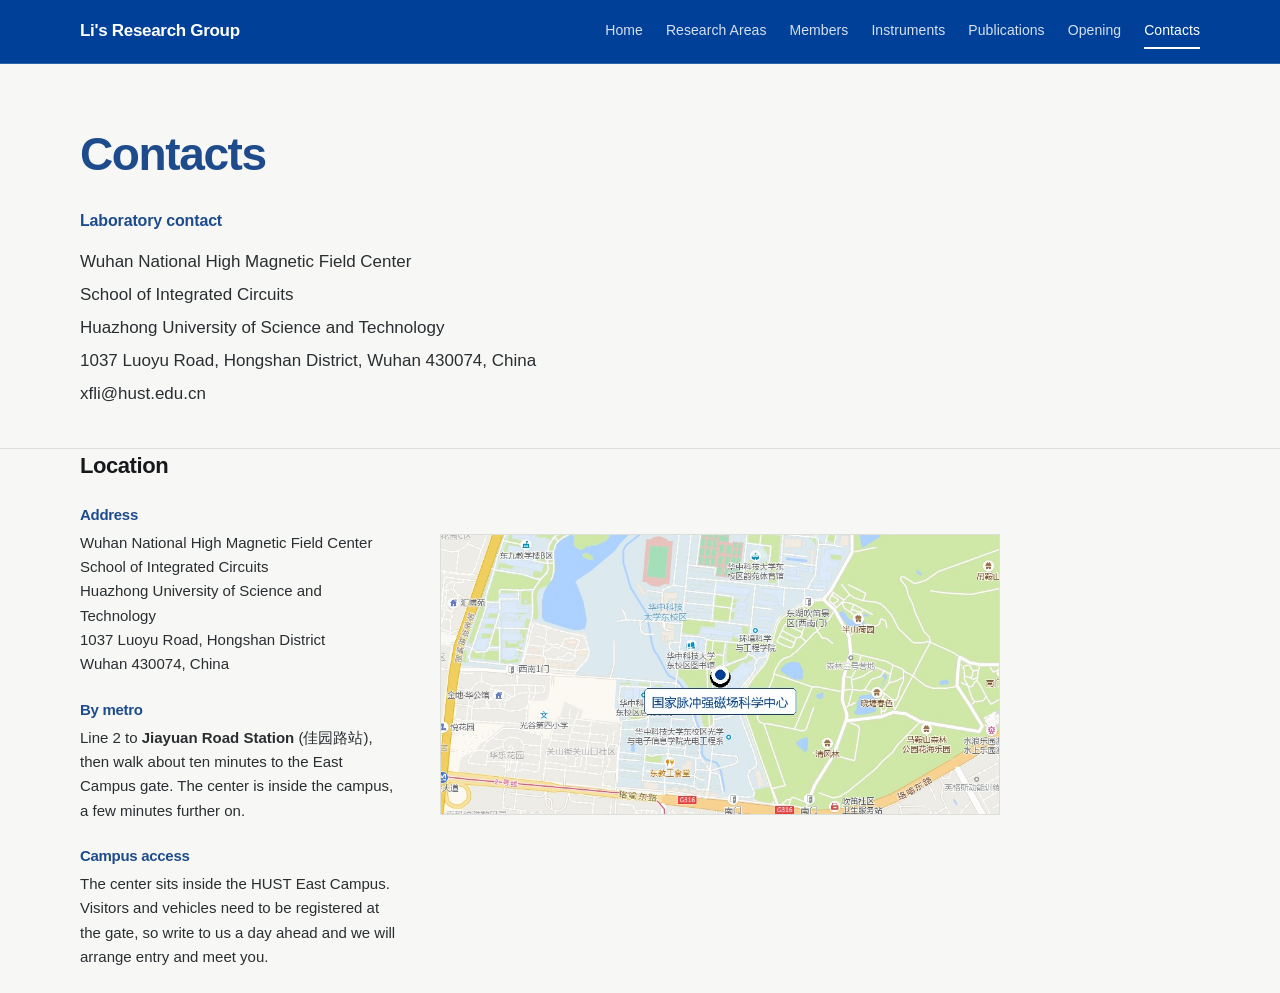
==== commit 6b3a8a4b: "Five-figure hero carousel at larger size, numbered theme colour, centred publications, unified PI bl" ====
--- a/contacts.html
+++ b/contacts.html
@@ -77,28 +77,6 @@
 
 </main>
 
-<footer class="site-footer">
-  <div class="wrap footer-grid">
-    <div>
-      <p class="footer-h">Contact</p>
-      <p class="small"><a href="mailto:xfli@hust.edu.cn">xfli@hust.edu.cn</a></p>
-    </div>
-    <div>
-      <p class="footer-h">Pages</p>
-      <ul class="footer-links small">
-        <li><a href="members.html">Members</a></li>
-        <li><a href="instruments.html">Instruments</a></li>
-        <li><a href="publications.html">Publications</a></li>
-        <li><a href="opening.html">Opening</a></li>
-      </ul>
-    </div>
-  </div>
-  <div class="wrap footer-base small">
-    <span>© 2026 Nanoelectronics and Quantum Transport Laboratory <span class="abbr">(NQTL)</span></span>
-    <span>Last updated 2026/11/06</span>
-  </div>
-</footer>
-
 <script src="assets/site.js"></script>
 </body>
 </html>
--- a/assets/style.css
+++ b/assets/style.css
@@ -729,7 +729,7 @@
   font-family: Archivo, sans-serif;
   font-size: 0.9375rem;
   line-height: 1.55;
-  color: var(--mute);
+  color: #2A2E31;
   margin-top: 0.85rem;
 }
 
@@ -1359,7 +1359,7 @@
 .page-research .theme { counter-increment: theme; }
 .page-research .theme h2::before {
   content: counter(theme, decimal-leading-zero);
-  color: var(--mute);
+  color: var(--accent);
   font-variant-numeric: tabular-nums;
   margin-right: 0.8rem;
 }
@@ -1411,3 +1411,22 @@
 .page-research .section:first-of-type { padding-top: 0; }
 .page-research .theme:first-of-type { padding-top: 0.35rem; }
 .page-research .theme:first-of-type { padding-top: 0; margin-top: -0.4rem; }
+
+/* PI affiliation and contact lines read as one block: same colour, same rhythm */
+.profile-role { line-height: 1.55; }
+.pi-contact { margin-top: 0.55rem; }
+.pi-contact p { line-height: 1.55; }
+.pi-contact p + p { margin-top: 0; }
+
+/* publications: centre the whole column so the right side is not empty */
+.page-publications .page-head,
+.page-publications .section-label--year { text-align: center; }
+.page-publications .entries { max-width: 70ch; margin-inline: auto; }
+
+/* opening page: lead, bullet list, how to apply */
+.opening { max-width: 70ch; margin: 0; }
+.opening-lead { font-size: 1.0625rem; line-height: 1.65; margin: 0 0 1.4rem; }
+.opening h2 { font-size: 1rem; font-weight: 600; color: var(--accent); margin: 1.3rem 0 0.5rem; }
+.opening-list { margin: 0; padding-left: 1.1rem; }
+.opening-list li { line-height: 1.6; margin-bottom: 0.25rem; }
+.opening-list li::marker { content: "○  "; color: var(--mute); }
